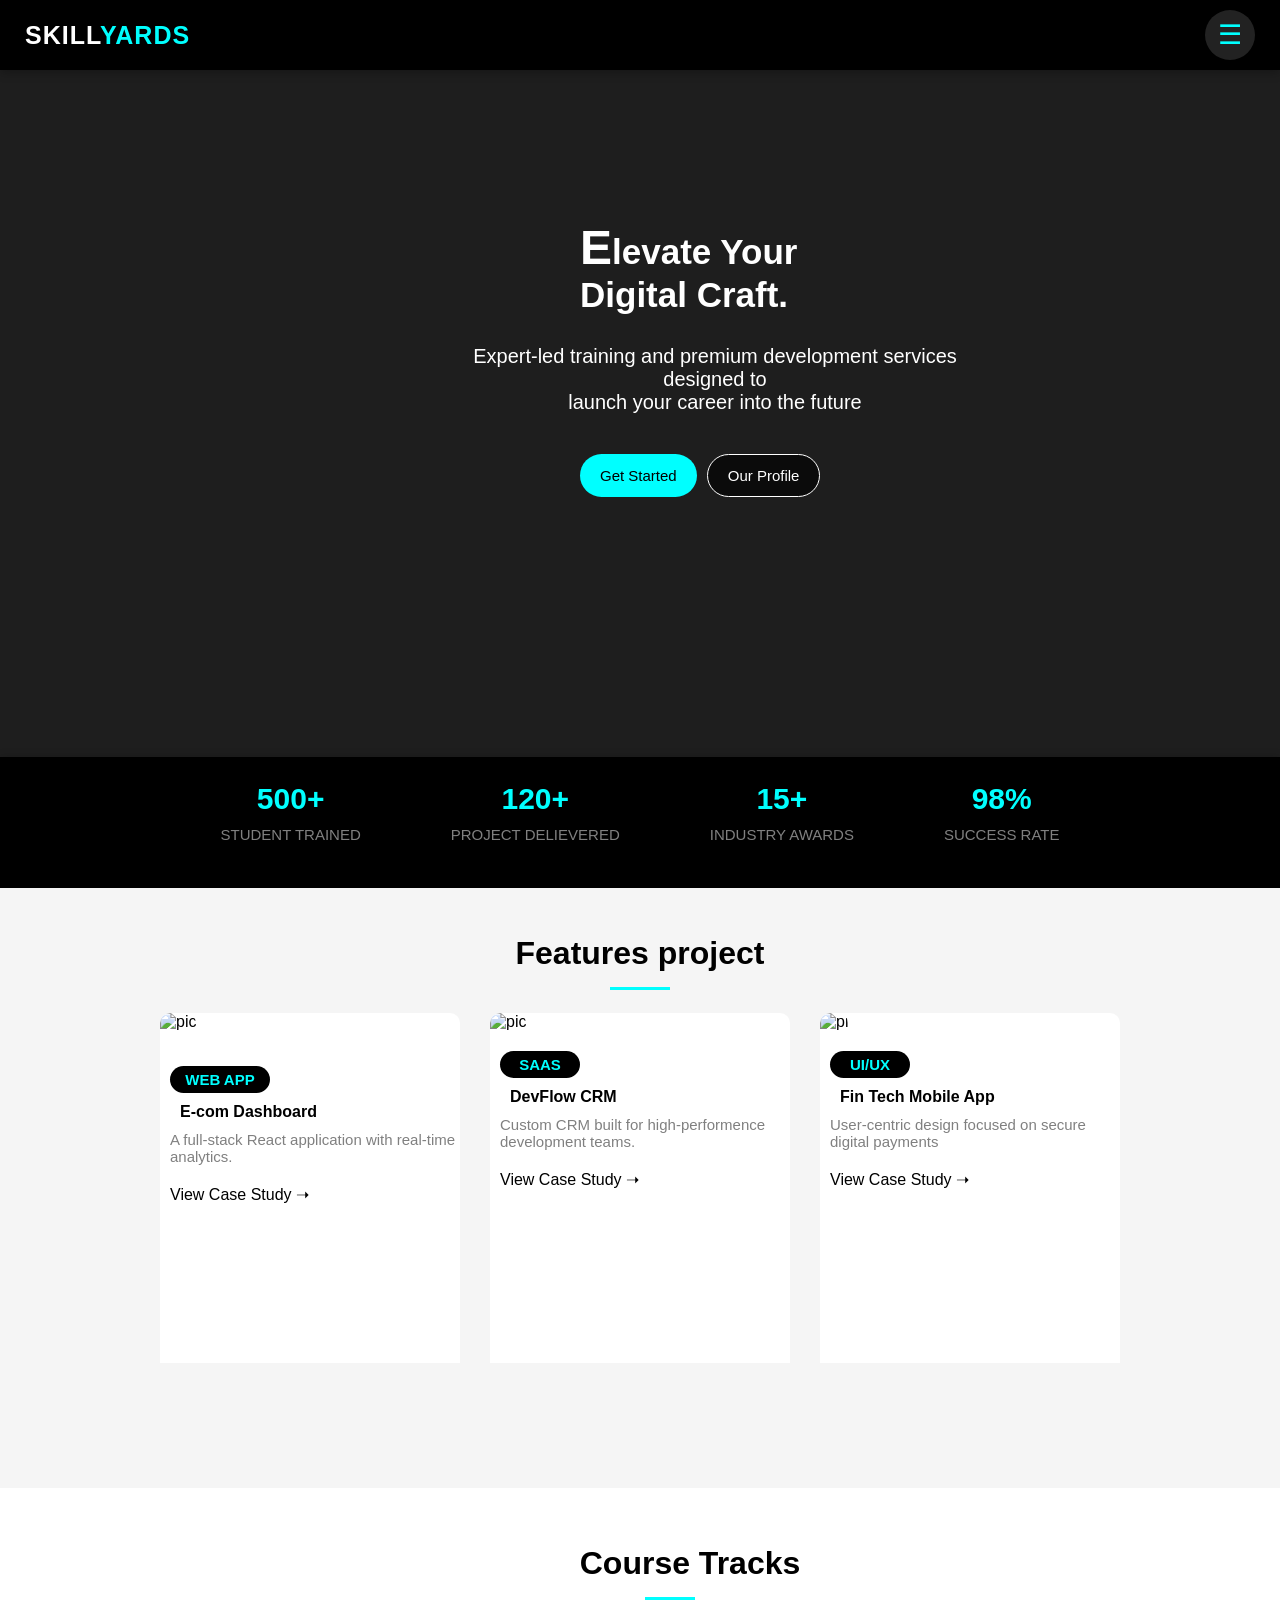
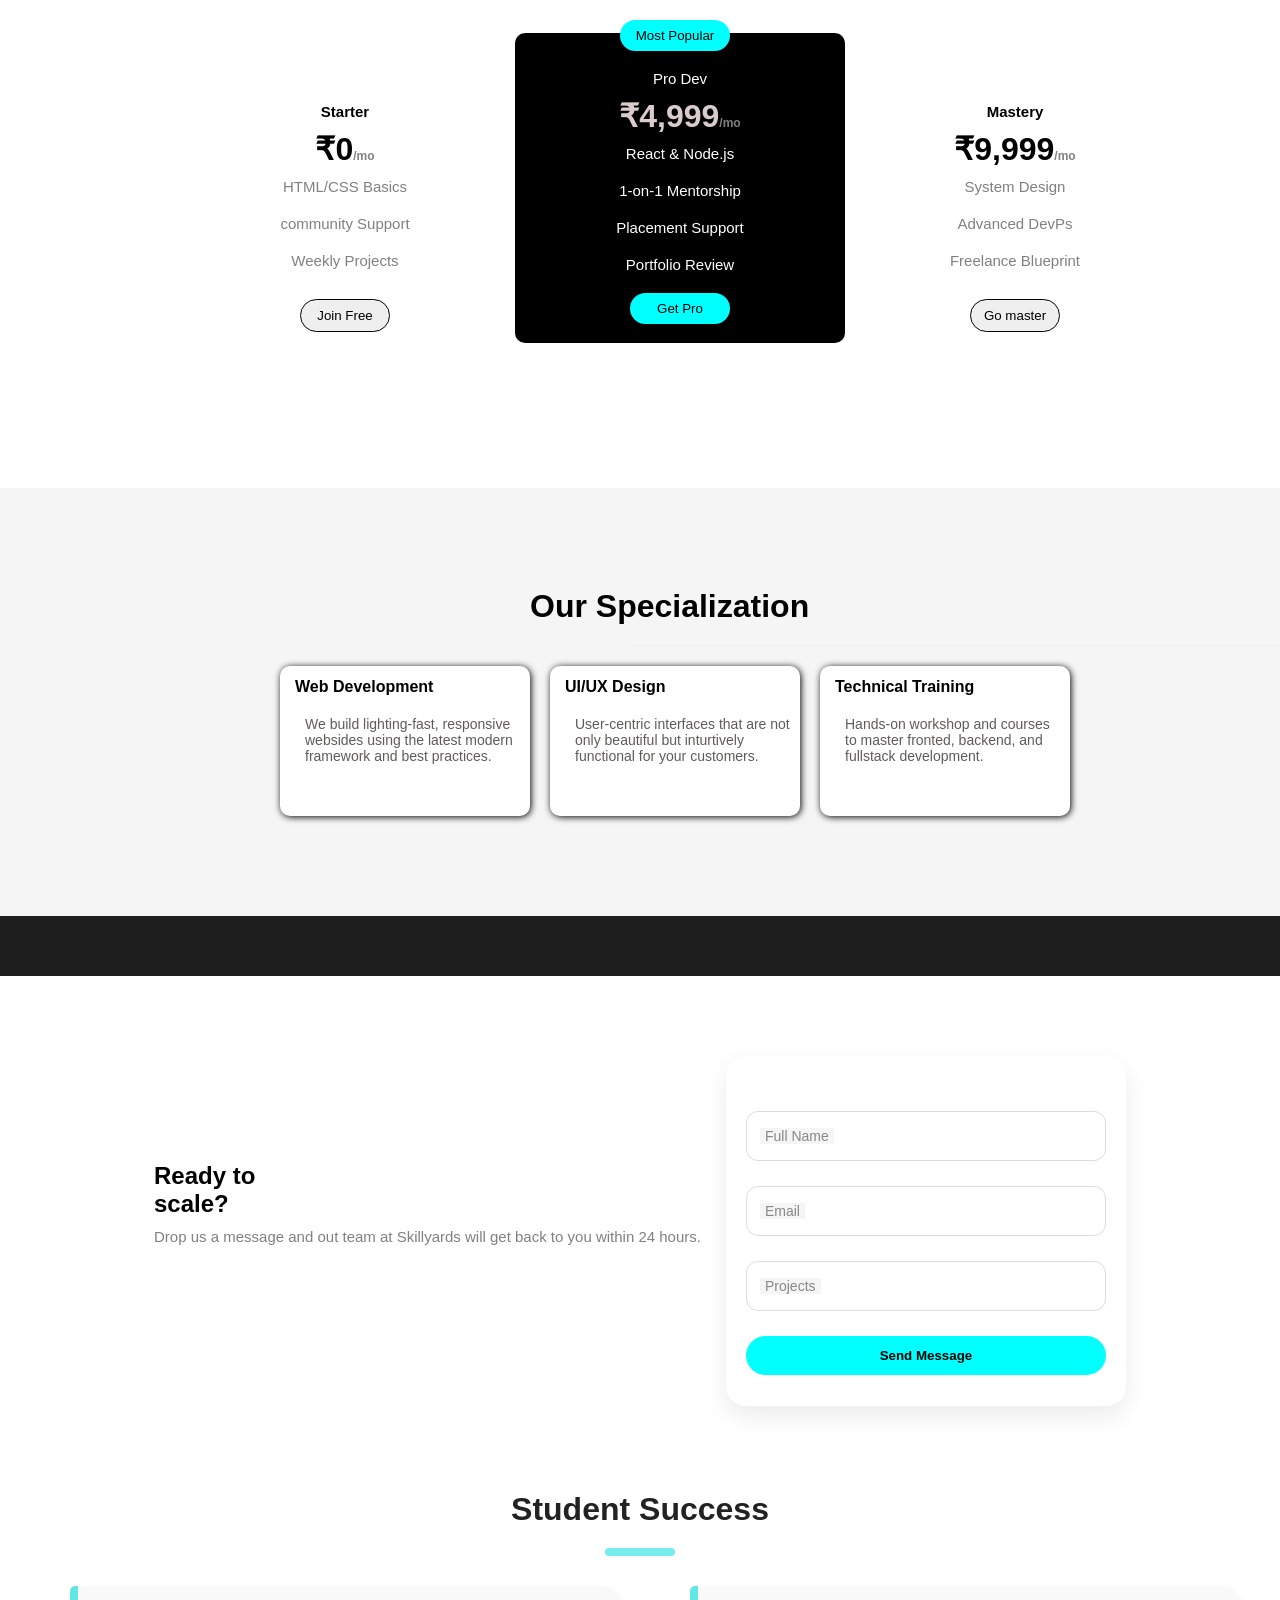
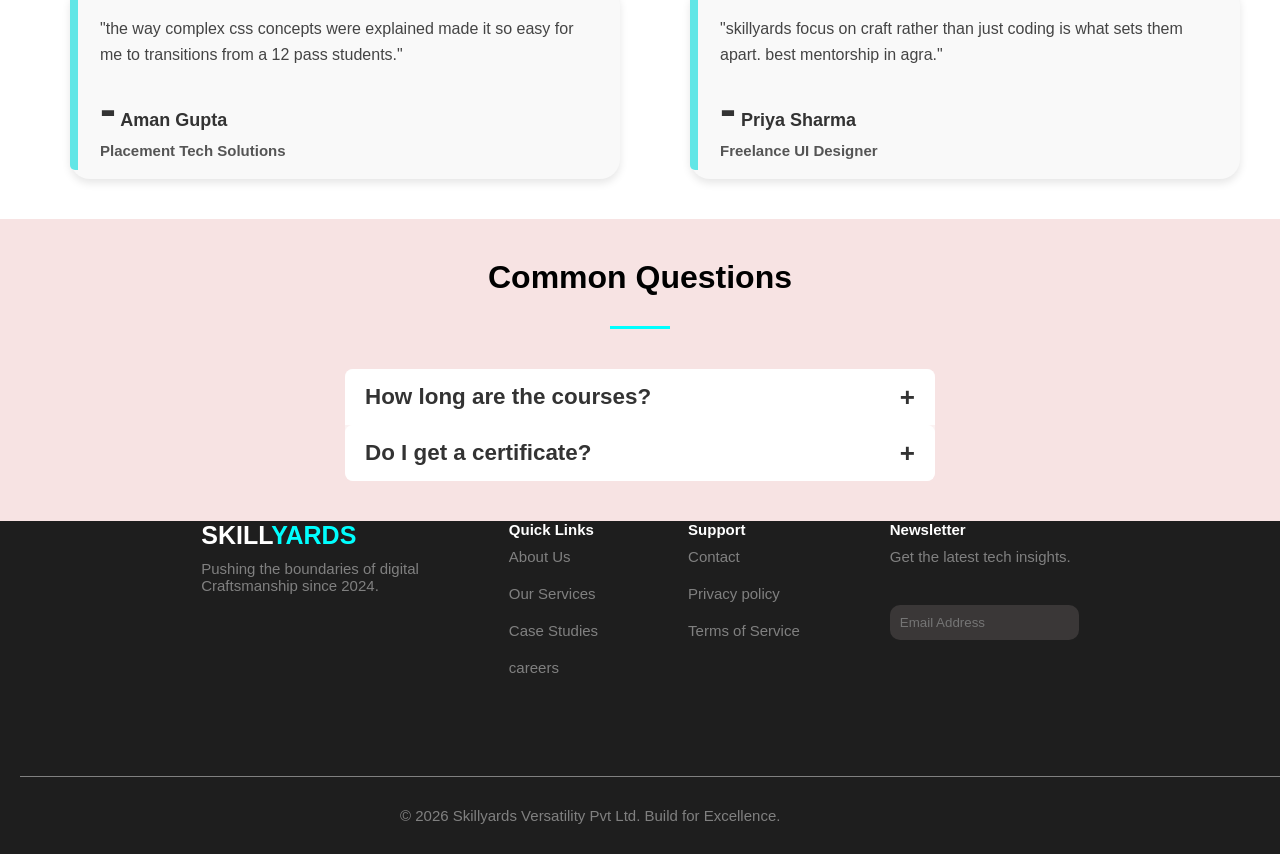
==== digitalcraft/index.html @ 795e0b5e "add project" ====
<!DOCTYPE html>
<html lang="en">
<head>
    <meta charset="UTF-8">
    <meta name="viewport" content="width=device-width, initial-scale=1.0">
    <title>Document</title>
    <link rel="stylesheet" href="style.css">
</head>
<body>
    <input type="checkbox" id="menu-toggle">
    <div class="navbar">
        <div class="logo">SKILL<span class="half">YARDS</span></div>
        <label for="menu-toggle" class="menu-btn">
            <span class="hamburger">&#9776</span>
            <span class="close">+</span>
        </label>
    </div>

    <nav class="menu">
        <a href="#">HOME</a>
        <a href="#">PROJECTS</a>
        <a href="#">SERVICES</a>
        <a href="#">BLOG</a>
        <a href="#">CONTACTS</a>
         <a href="#course">Course</a>
    </nav>

    <div class="overlay">
        
    </div>

    <main class="content">
    <h2  class="him">Elevate Your<br>Digital Craft.</h2>
    <p>Expert-led training and premium development services designed to<br> launch your career into the future</p>
    <div class="btns">
    <button class="btn1">Get Started</button>
     <button class="btn2">Our Profile</button>
     </div>
  </main>
  
    <div class="na">
        <div>
        <h3>500+</h3>
        <p>STUDENT TRAINED</p>
        </div>
        <div>
        <h3>120+</h3>
        <p>PROJECT DELIEVERED</p>
        </div>
        <div>
        <h3>15+</h3>
        <p>INDUSTRY AWARDS</p>
        </div>
        <div>
        <h3>98%</h3>
        <p>SUCCESS RATE</p>
        </div>
    </div>
    </div>

    <!-- <div class="container"> -->
        
        <div class="header">
        <h1 class="ho">Features project</h1>
         <div class="line2"></div>
        
       <div class="cardi">
            <img src="https://static.vecteezy.com/system/resources/previews/000/523/185/original/mobile-application-development-concept-mobile-programming-coding-multi-platform-ui-ux-design-and-web-development-vector.jpg" alt="pic" class="picture">
            <div class="contenti">
            <h5 class="rags">WEB APP</h5>
            <h4 class="hn">E-com Dashboard</h4>
            <p>A full-stack React application with real-time analytics.</p>
            <a href="#" class="Ai">View Case Study ➝ </a>
            </div>
        </div>
        <div class="cardi">
            <img src="https://th.bing.com/th/id/OIP.ZtYk3CZFZVfKNBunNWU6hwHaEK?o=7rm=3&rs=1&pid=ImgDetMain&o=7&rm=3" alt="pic" class="picture">
            <div class="contenti">
            <h5 class="rag">SAAS</h5>
            <h4 class="hn">DevFlow CRM</h4>
            <p>Custom CRM built for high-performence development teams.</p>
            <a href="#" class="Ai">View Case Study ➝ </a>
            </div>
        </div>
        <div class="cardi">
            <img src="https://fuselabcreative.com/wp-content/uploads/2023/02/latest-ui-ux-design-trends-2023-cover.jpg" alt="pi" class="picture">
            <div class="contenti">
            <h5 class="rag">UI/UX</h5>
            <h4 class="hn">Fin Tech Mobile App</h4>
            <p>User-centric design focused on secure digital payments</p>
            <a href="#" class="Ai">View Case Study ➝ </a>
            </div>
        <!-- </div> -->
         </div>
   </div>
 
    <div class="cards" id="course">
        <div></div>
        <h1 class="he">Course Tracks</h1>
            <div class="line1"></div>
            <button  class="btnm">Most Popular</button>
        <div class="card">
            <p class="bot">Starter</p>
            <h1 class="hi">₹0<span class="slesh">/mo</span></h1>
            <p>HTML/CSS Basics</P>
            <P>community Support</p>
            <p>Weekly Projects</p>
            <button class="btn">Join Free</button>
        </div>
        <div class="card-m">
            <p class="pe">Pro Dev</p>
            <h1>₹4,999<span class="slesh">/mo</span></h1>
            <p class="pem">React & Node.js</p>
            <p class="pem">1-on-1 Mentorship</p>
            <p class="pem">Placement Support</p>
            <p class="pem">Portfolio Review</p>
            <button class="btn-m">Get Pro</button>
        </div>
        <div class="card">
            <p class="bot">Mastery</p>
            <h1>₹9,999<span class="slesh">/mo</span></h1>
            <p>System Design</p>
            <p>Advanced DevPs</p>
            <p>Freelance Blueprint</p>
            <button class="btn">Go master</button>
        </div>
    </div>

    <div class="container">
        <h1 class="hye">Our Specialization</h1>
        <div class="line"></div>
        <div class="boxes">
        <div class="box">
            <h4>Web Development</h4>
            <p class="pi">We build lighting-fast, responsive websides using the latest modern framework and best practices.</p>
        </div>
        <div class="box">
            <h4>UI/UX Design</h4>
            <p class="pi">User-centric interfaces that are not only beautiful but inturtively functional for your customers.</p>
        </div>
        <div class="box">
           <h4>Technical Training</h4>
           <p class="pi">Hands-on workshop and courses to master fronted, backend, and fullstack development.</p> 
        </div>
        </div>
    </div>
    <!-- ------ -->
    <section id="scale" class="scale">
        <div class="scaled">
         <div class="theory-scale">
            <h1>Ready to </h1>
            <h1 class="scale">scale?</h1>
            <p class="p">Drop us a message and out team at Skillyards will get back to you within 24 hours. </p>
         </div>

         <form class="form-scale">
            <div class="field">
                    <input class="inp" type="name" required />
                    <label>Full Name</label>
                    <div class="li"></div>
            </div>
            <div class="field">
                    <input class="inp" type="email" required />
                    <label>Email</label>
                    <div class="li"></div>
            </div>
             <div class="field">
                    <input class="inp" type="Projects" required />
                    <label>Projects</label>
                    <div class="li"></div>
            </div>
            <button>Send Message</button>
         </div>
        </form>
    </section>
    <!-- ------ -->
    <div class="custom-student-success">
    <h1 class="css-title">Student Success</h1>
    <hr class="css-line">

    <div class="css-cards-container">
        <div class="css-card css-card-1">
            <p class="css-card-text">
                "the way complex css concepts were explained made it so easy for me to
                transitions from a 12 pass students."
            </p>
            <h2 class="css-card-name">- Aman Gupta</h2>
            <p class="css-card-job">Placement Tech Solutions</p>
        </div>

        <div class="css-card css-card-2">
            <p class="css-card-text">
                "skillyards focus on craft rather than just coding is what sets them apart.
                best mentorship in agra."
            </p>
            <h2 class="css-card-name">- Priya Sharma</h2>
            <p class="css-card-job">Freelance UI Designer</p>
        </div>
    </div>
</div>

    <!-- <section id ="FAQ"> -->
        <div class="containerr">
            <h1 class="hnn">Common Questions</h1>
            <div class="divider"></div>
            <div class="faq-item">
            <input type="checkbox" id="faq4">
            <label for="faq4" class="faq-question">How long are the courses?</label>
            <div class="faq-answers">
                <div class="faq-answer-content">
                    Lorem ipsum dolor sit amet consectetur adipisicing elit. Obcaecati quo, quisquam dolore vero odio ducimus dolor reprehenderit aperiam error.
                </div>
            </div>

            <div class="faq-item">
            <input type="checkbox" id="faq4">
            <label for="faq4" class="faq-question">Do I get a certificate?</label>
            <div class="faq-answers">
                <div class="faq-answer-content">
                    Lorem ipsum dolor sit amet consectetur adipisicing elit. Obcaecati quo, quisquam dolore vero odio ducimus dolor reprehenderit aperiam error.
                </div>
            </div>
        </div>
            </div>
        </div>
    <!-- </section> -->
    <footer>
        <div class="dis">
            <div class="d1">
                <h6>SKILL<span>YARDS</span></h6>
                <p>Pushing the boundaries of digital<br> Craftsmanship since 2024.</p>
            </div>
            <div class="d2">
                <h5>Quick Links</h5>
                <p>About Us</p>
                <p>Our Services</p>
                <p>Case Studies</p>
                <p>careers</p>
            </div>
            <div class="d3">
                <h5>Support</h5>
                <p>Contact</p>
                <p>Privacy policy</p>
                <p>Terms of Service</p>
            </div>
            <div class="d4">
                <h5>Newsletter</h5>
                <p>Get the latest tech insights.</p>

                <input class="email" type="email" placeholder="Email Address">
            </div>
        </div>
        <div class="line3"> </div>
        <p class="foot"> &copy; 2026 Skillyards Versatility Pvt Ltd. Build for Excellence.</p>
    </footer>
</body>
</html>
---- digitalcraft/style.css ----
*
{
    margin: 0;
    padding: 0;
    box-sizing: border-box;
}

body{
    background: rgba(10, 10, 10, 0.918);
    font-family: Verdana, Geneva, Tahoma, sans-serif;
}

#menu-toggle{
    display: none;
}

.navbar{
    top: 0;
    left: 0;
    width: 100%;
    height: 70px;
    background-color: black;
    color: wheat;
    display: flex;
    align-items: center;
    justify-content: space-between;
    padding: 0 25px;
    box-shadow: 0 2px 10px rgba(0,0,0,0.3);
    z-index: 1002;
    position: fixed;
}

.logo{
    color: white;
    font-size: 25px;
    font-weight: 800;
    text-transform: uppercase;
    letter-spacing: 1px;
}

.menu-btn{
    
    transition: 0.3s;
    color: white;width: 50px;
    height: 50px;
    width: 50px;
    background: #222;
    align-items: center;
    font-size: 27px;
    justify-content: center;
    cursor: pointer;
    border-radius: 50%;
    position: relative;
    display: flex;
}

.menu-btn span{
    position: absolute;
    transition: .3s;
}

.menu-btn .close{
    transform:  rotate(90deg);
    opacity: 0;
}

.menu{
    top: 18;
    left: 0;
    width: 300px;
    height: 650px;
    background-color: black;
    padding: 30px 30px;
    transform: translateX(-100%);
    transition: 0.4s cubic-bezier(0.075, 0.82, 0.165, 1);
    position: fixed;
    z-index: 1001;
}

.menu a{
    display: flex;
    color: white;
    font-size: 19px;
    margin-bottom: 30px;
    text-decoration: none;
    transition: all 0.3s;
}
.menu a:hover{
    color: aqua;
    transform: translateX(6px);
}

#menu-toggle:checked ~ .menu{
    transform: translateX(0);
}
#menu-toggle:checked ~ .overlay{
    opacity: 1;
    z-index: 999;
}
.overlay{
    position: fixed;
    z-index: -1;
    opacity: 0;
    inset: 0;
    background: rgba(0,0,0,0.5);
}
::selection{
  color: white;
  background-color: rgb(148, 176, 227);
}
h2::first-letter{
  font-size: 3rem;
}
#menu-toggle:checked ~ .navbar .menu-btn .hamburger{
    opacity: 0;
    transform: rotate(-90deg);
}
#menu-toggle:checked ~ .navbar .menu-btn .close{
    opacity: 1;
    transform: rotate(-90deg);
}
#menu-toggle:checked ~ .navbar .menu-btn{
    background: red;
}
.content {
    padding: 120px 40px;
    margin-left: 400px;
    z-index: 2;
}
.content p{
    color: white;
    margin-top: 10px;
    font-size: 20px;
    font-family: 'Franklin Gothic Medium', 'Arial Narrow', Arial, sans-serif;
    text-align: center;   
    margin-right: 250px;
}
.him {
    margin-top: 100px;
}
main{
    margin-bottom: 130px;
   align-content: center;
}
.half{
    color: aqua;
}
h2 {
   margin-left: 140px;
   margin-bottom: 30px;
   font-size: 35px;
   color: white;
}
.btns{
    margin-left: 120px;
    margin-top: 30px;
   padding: 10px 20px;
   display: flex;
   gap: 10px;
}
.btn1 {
    background: aqua;
    padding: 12px 20px;
    border-radius: 25px;
    font-size: 15px;
    border: none;
    font-weight: 900px;
    cursor: pointer;
    transition: all 0.1s;
}
.btn1:hover{
    background-color: white;
}
.btn2 {
    border-radius: 25px;
    padding: 12px 20px;
    background: rgba(10, 10, 10, 0.918);
    border: 1px solid white;
    color: white;
    font-size: 15px;
    cursor: pointer;
    transition: all 0.1;
}
.btn2:hover{
    background-color: white;
    color: black;
}
.container {
    background-color:whitesmoke ;
    text-align: start;
    padding: 100px 80px;
    margin-bottom: 60px;
}
.line{
    width: 60px;
    height: 3px;
    background-color: aqua;
    margin-left: 550px;
    margin-top: 20px;
    margin-bottom: 20px;  
}
.box{
    height: 150px;
    width: 250px;
    background-color: white;
    box-shadow: 1px 1px 7px;
    border-radius: 10px;
    padding-bottom: 20px;
    align-content: center;
    padding-left: 5px;
    padding-right: 5px;
    text-align: start;
    transition: 0.4s;
}
.box:hover{
    transform: translateY(-9px);
}
.boxes{
    display: flex;
    gap: 20px;
    margin-left: 200px;
}
.pi{
    font-size: 14px;
    margin-top: 20px;
    color: rgb(97, 90, 90);
    font-family: Arial, Helvetica, sans-serif;
    margin-left: 20px;
}
.foot{
    color: gray;
    margin-bottom: 30px;
    margin-left: 400px;
}
.hye{
    margin-left: 450px;
}
h4{
    margin-left: 10px;
}
h3{
    font-size: 30px;
    color: aqua;
}
.na {
    width: 100%;
    background-color: black;
    display: flex;
    justify-content: center;
    align-items: center;
    gap: 90px;
    box-shadow: 0 2px 10px rgba(0,0,0,0.3);
    z-index: 1002;
    padding-top: 25px ;
    padding-bottom: 25px ;
    text-align: center;
}
p{
    margin-top: 10px;
    color: gray;
    font-size: 15px;
}
.dis{
    display: flex;
    justify-content: center;
    gap: 90px;
    margin-bottom: 80px;
    z-index: 2;
}
h6{
    font-size: 25px;
    color: white;
}
span {
    color: aqua;
}
h5 {
    color: white;
    font-size: 15px;
}
.line3{
    height: 1px;
    width: 1300px;
    background-color: gray;
    margin-left: 20px;
    margin-bottom: 30px;
}
.email {
    color: rgba(88, 75, 75, 0.199);
    background-color: rgba(207, 189, 189, 0.158);
    padding: 10px;
    border-radius: 10px;
    border: none;
    margin-top: 20px;
}
.slesh {
    font-size: 12px;
    color: gray;
    font-weight: bold;
}
.cards {
    display: flex;
    background: white;
    height: 600px;
    justify-content: center;
    align-content: center;
    align-items: center;
    gap: 80px;
    position: relative;
}
.card-m{
    height: 310px;
    width: 330px;
    background: black;
    color: rgb(218, 204, 204);
    border-radius: 10px;
    padding: 7px;
    text-align: center;
}
.card {
    height: 230px;
    width: 180px;
    background-color: white;
    padding: 20px;
    text-align: center;
    transition: 0.4s;
}
.card:hover{
    transform: translateY(-9px);
}
.btn {
    width: 90px;
    border:1px solid black;
    padding: 8px;
    border-radius: 25px;
    margin-top: 10px;
}
.he {
     position: absolute;
     margin-bottom: 450px;
     margin-left: 100px;
}
.line1 {
    width: 50px;
    height: 3px;
    background-color: aqua;
    position: absolute;
    margin-bottom:380px ;
    margin-left: 60px;
}
.btnm{
    position: absolute;
    margin-bottom: 305px;
    margin-left: 70px;
    color: black;
    background: aqua;
    border-radius: 25px;
    padding: 8px;
    width: 110px;
    border: none;
}
.btn-m{
    width: 100px;
    padding: 8px;
    color: black;
    border-radius: 25px;
    background: aqua;
    border: none;
}
.pem {
    color: white;
    margin-top: 10px;
}
.pe{
    color: white;
    margin-top: 30px;
    margin-bottom: 10px;
}
.bot {
    color: black;
    font-weight: bold;
    margin-bottom: 10px;
}
.header {
    display: flex;
    gap: 30px;
    position: relative;
    height: 600px;
    justify-content: center;
    align-items: center;
    background-color: whitesmoke;
}
.ho {
   
    text-align: center;
    position: absolute;
    margin-bottom: 470px;
}
.contenti{
    padding-left: 10px;
    padding-top: 20px;
    
}
.line2{
    height: 3px;
    width: 60px;
    background-color: aqua;
    text-align: center;
    position: absolute;
    margin-bottom: 400px;
}
.cardi {
    height: 350px;
    width: 300px;
    background-color: white;
    border-top-left-radius: 10px;
    border-top-right-radius: 10px;
    transition: 0.4s;
    overflow: hidden;
    
}
.cardi:hover{
    transform: translateY(-8px);
    box-shadow: 0 15px 35px rgba(0, 0, 0, 0.1);

}
.picture {
    height: 150px;
    width: 300px;
    transition: 0.5s ease-in;
    border-top-left-radius: 10px;
    border-top-right-radius: 10px;
}
.cardi:hover .picture{
    transform: scale(1.1);
}
.rag {
    color: aqua;
    background: black;
    width: 80px;
    border-radius: 25px;
    padding: 5px;
    text-align: center;
}
.rags {
    color: aqua;
    background: black;
    width: 100px;
    border-radius: 25px;
    padding: 5px;
    text-align: center;
    margin-top: 15px;
}
.hn {
    margin-top: 10px;
}
p{
    margin-top: 10px;
    margin-bottom: 20px;
}
.Ai {
    text-decoration: none;
    color: black;
}

.containerr {
    background: rgb(247, 227, 227);
    display: grid;
    place-items: center;
    gap: 20px;
    padding: 40px 0;
    font-family: Verdana, Geneva, Tahoma, sans-serif;
}

.divider{
    width: 60px;
    height: 3px;
    background-color: aqua;;
    margin-top: 10px;
    margin-bottom: 20px;  
}

.faq-item {
    width: 590px;
    background: rgba(255, 255, 255, 0.6);
    border-radius: 8px;
    overflow: hidden;
}


.faq-item input[type="checkbox"] {
    display: none;
}


.faq-question {
    display: block;
    padding: 15px 20px;
    font-size: 1.4rem;
    font-weight: 600;
    color: #333;
    cursor: pointer;
   position: relative;
   transition: 0.3 ease; background:white;
}

.faq-question:hover {
    background-color: rgb(96, 113, 111);
}


.faq-question::after {
    content: "+";
    position: absolute;
    right: 20px;
    top: 50%;
    transform: translateY(-50%);
    font-size: 26px;
    font-weight: bold;
    transition: transform 0.3s ease;
}


.faq-answers {
    max-height: 0;
    overflow: hidden;
    background: rgb(211, 212, 193);
    transition: max-height 0.4s ease;
}


.faq-answer-content {
    padding: 15px 20px;
    line-height: 1.6;
    color: #333;
}

.faq-item input[type="checkbox"]:checked ~ .faq-answers {
    max-height: 300px;
}


.faq-item input[type="checkbox"]:checked + .faq-question::after {
    transform: translateY(-50%) rotate(45deg);
}


.custom-student-success {
    text-align: left;
    font-family: Arial, sans-serif;
    background-color: white;
    padding: 40px 20px;
}

.css-title {
    font-size: 32px;
    margin-bottom: 20px;
    color: #222;
    text-align: center; 
}


.css-line {
    width: 70px;             
    height: 8px;             
    background-color:rgb(118, 236, 236);
    margin: 0 auto 30px;      
    border-radius: 10px;     
    border: 4px;            
}


.css-cards-container {
    display: flex;
    justify-content: flex-start; 
    gap: 20px;
    flex-wrap: wrap; 
}

.css-card {
    position: relative; 
    display: flex;
    flex-direction: column;
    background-color: #f9f9f9;
    padding: 20px 20px 20px 30px; 
    width: 550px;
    border-radius: 20px;
    margin-left: 50px;
    box-shadow: 0 4px 8px rgba(0,0,0,0.1);
    transition: transform 0.3s, box-shadow 0.3s; 
}

.css-card::before {
    content: "";
    position: absolute;
    left: 0;
    top: 0;
    width: 8px;
    height: 95%; 
    background-color: rgb(97, 230, 230);
    border-radius: 5px 0 0 5px;
}


.css-card:hover {
    transform: translateY(-5px);
    box-shadow: 0 8px 16px rgba(0,0,0,0.15);
}


.css-card-text {
    color: #444;
    line-height: 1.6;
    margin-bottom: 15px;
    font-size: 16px;
}


.css-card-name {
    font-size: 18px;
    font-weight: bold;
    color: #333;
    margin: 0 0 5px 0;
    text-align: left;
}


.css-card-job {
    font-weight: bold;
    color: #555;
    margin: 0;
    text-align: left;
}


@media (max-width: 600px) {
    .css-cards-container {
        flex-direction: column;
        gap: 20px;
        align-items: center;
    }

    .css-card {
        width: 100%;
        max-width: 100%;
        padding-left: 20px;
        border-radius: 20px;
    }
}


.scaled{
    display: flex;
    justify-content: center;
    align-items: center;
    gap: 25px;
    background-color:white;
}

.form-scale{
    background-color: white;
    width: 400px;
    border-radius: 20px;
    height: 350px;
    padding: 30px 20px;
    margin-top: 80px;
    margin-bottom: 45px;
    box-shadow: 0 10px 25px rgba(0,0,0,0.08);
}


.field{
    position: relative;
    margin-top: 25px;
}


.form-scale input{
    background-color: white;
    width: 100%;
    padding: 16px 14px;
    border-radius: 12px;
    border: 1px solid #ddd;
    font-size: 14px;
    outline: none;
    transition: 0.3s;
}


.form-scale input:focus{
    border: none rgb(241, 247, 247);
    box-shadow: 0 0 0 3px rgba(238, 250, 250, 0.15);
}


.field label{
    position: absolute;
    left: 14px;
    top: 50%;
    transform: translateY(-50%);
    font-size: 14px;
    color: #888;
    background: whitesmoke;
    padding: 0 5px;
    transition: 0.3s;
    pointer-events: none;
}

.field input:focus + label,
.field input:valid + label{
    top: 0;
    font-size: 12px;
    color: aqua;
}


.form-scale button{
    background-color: aqua;
    border: none;
    width: 100%;
    padding: 12px;
    margin-top: 25px;
    border-radius: 20px;
    cursor: pointer;
    font-weight: 600;
    transition: 0.3s;
}

.form-scale button:hover{
    background-color: rgb(0, 220, 220);
    transform: translateY(-2px);
}


.line{
    height: 1px;
    width: 100%;
    background-color: rgb(243, 240, 240);
    margin-top: 20px;
}
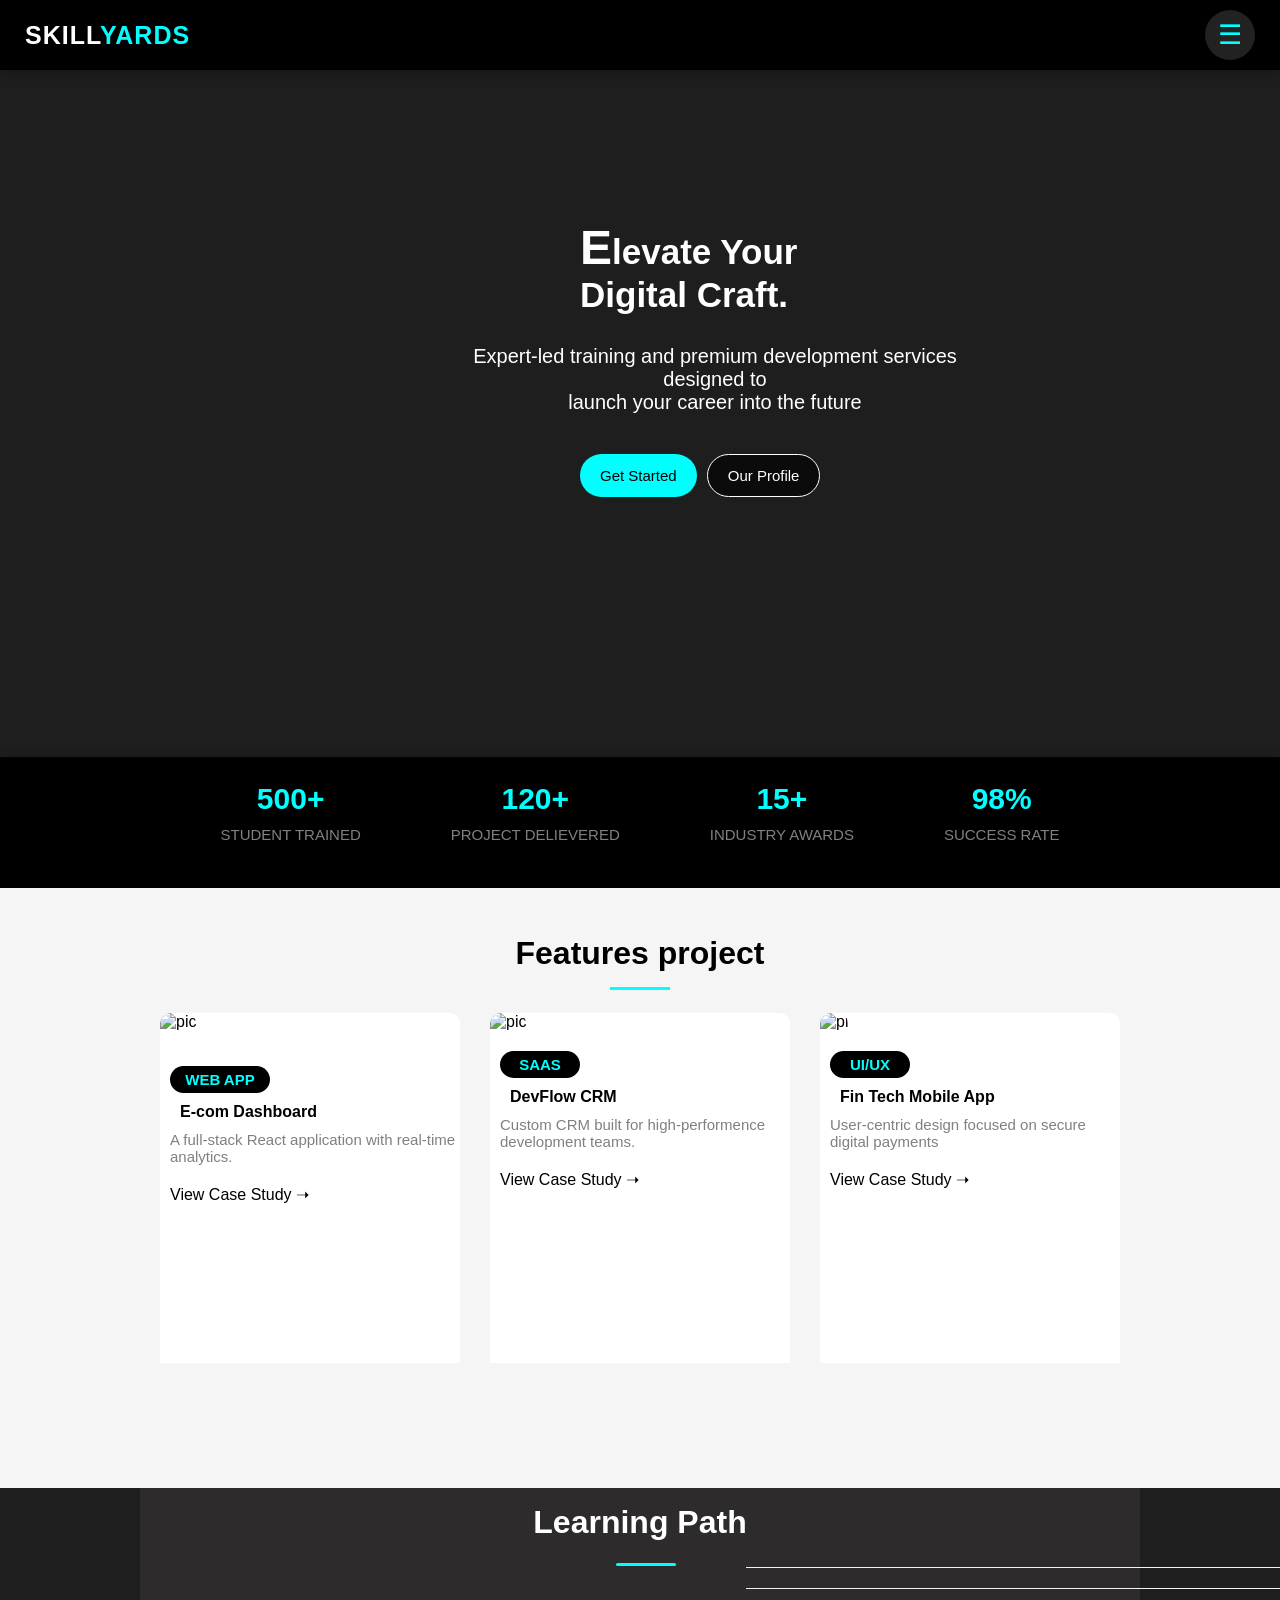
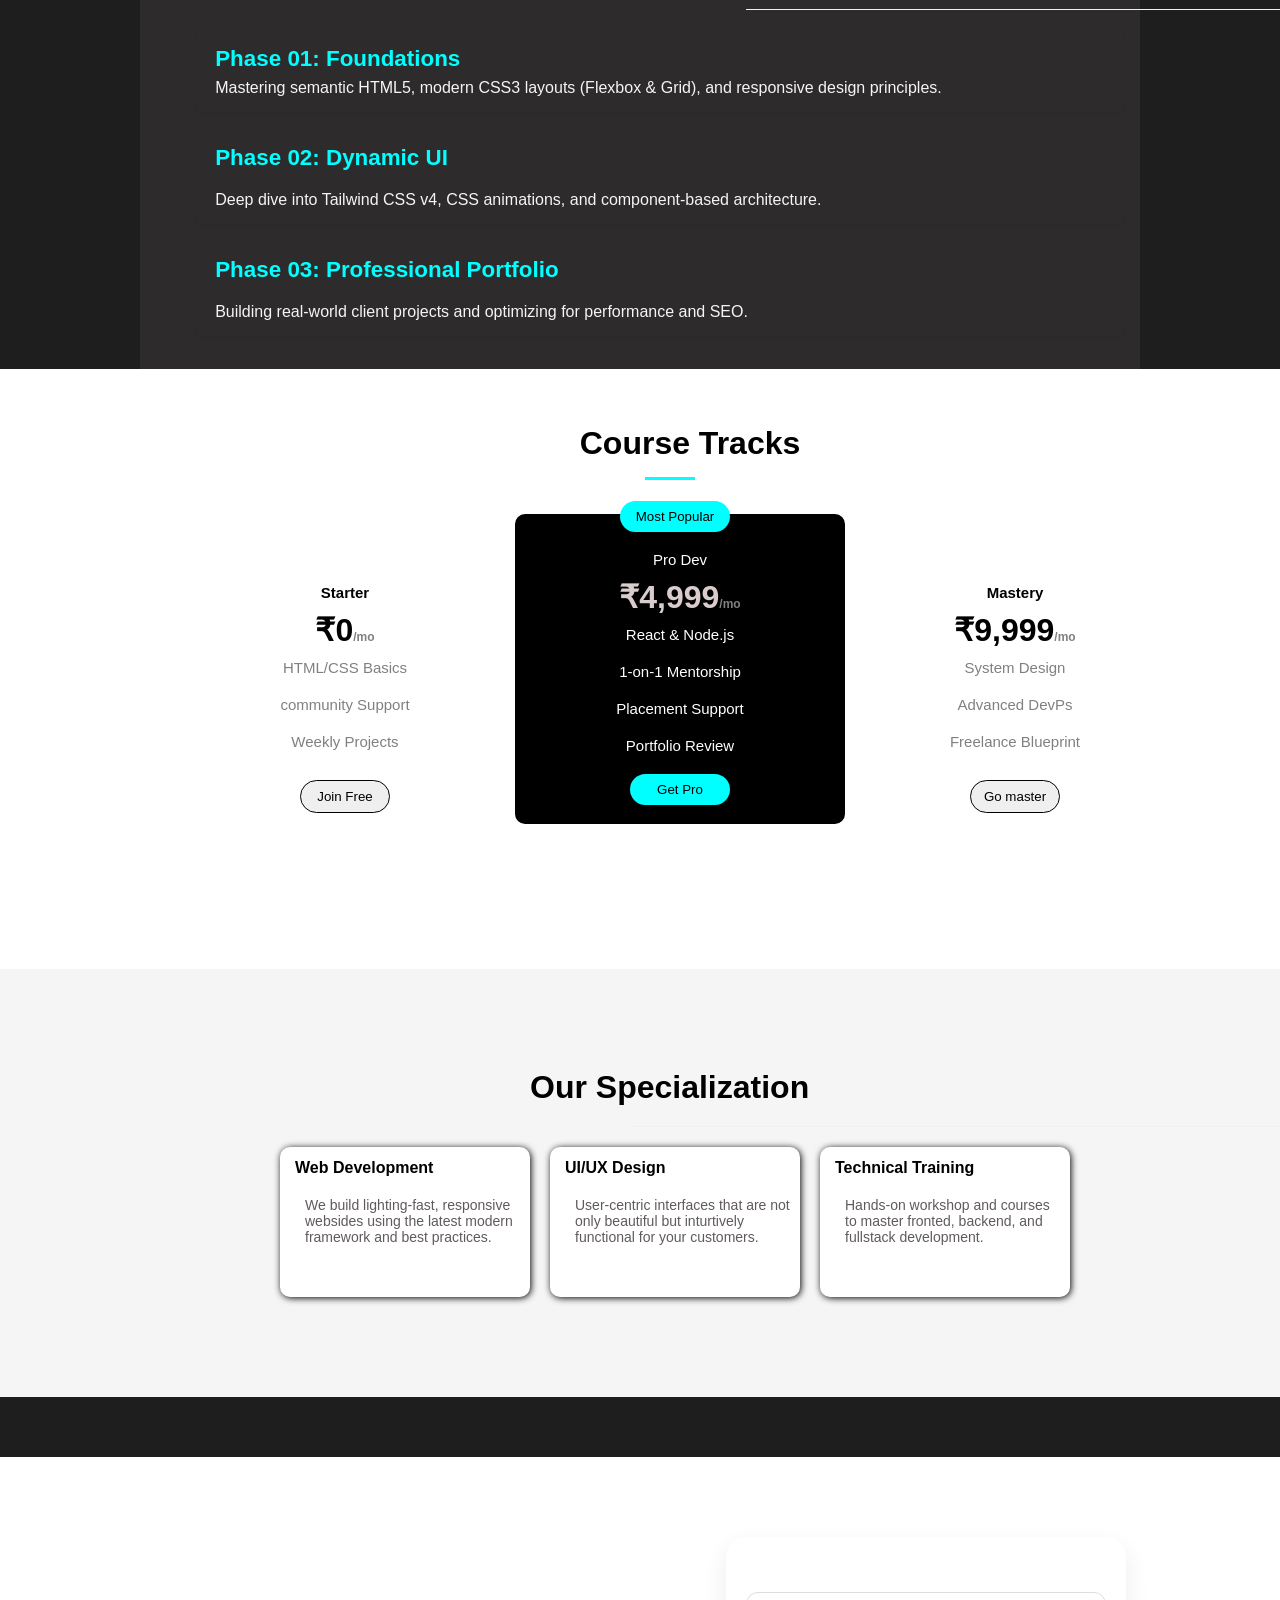
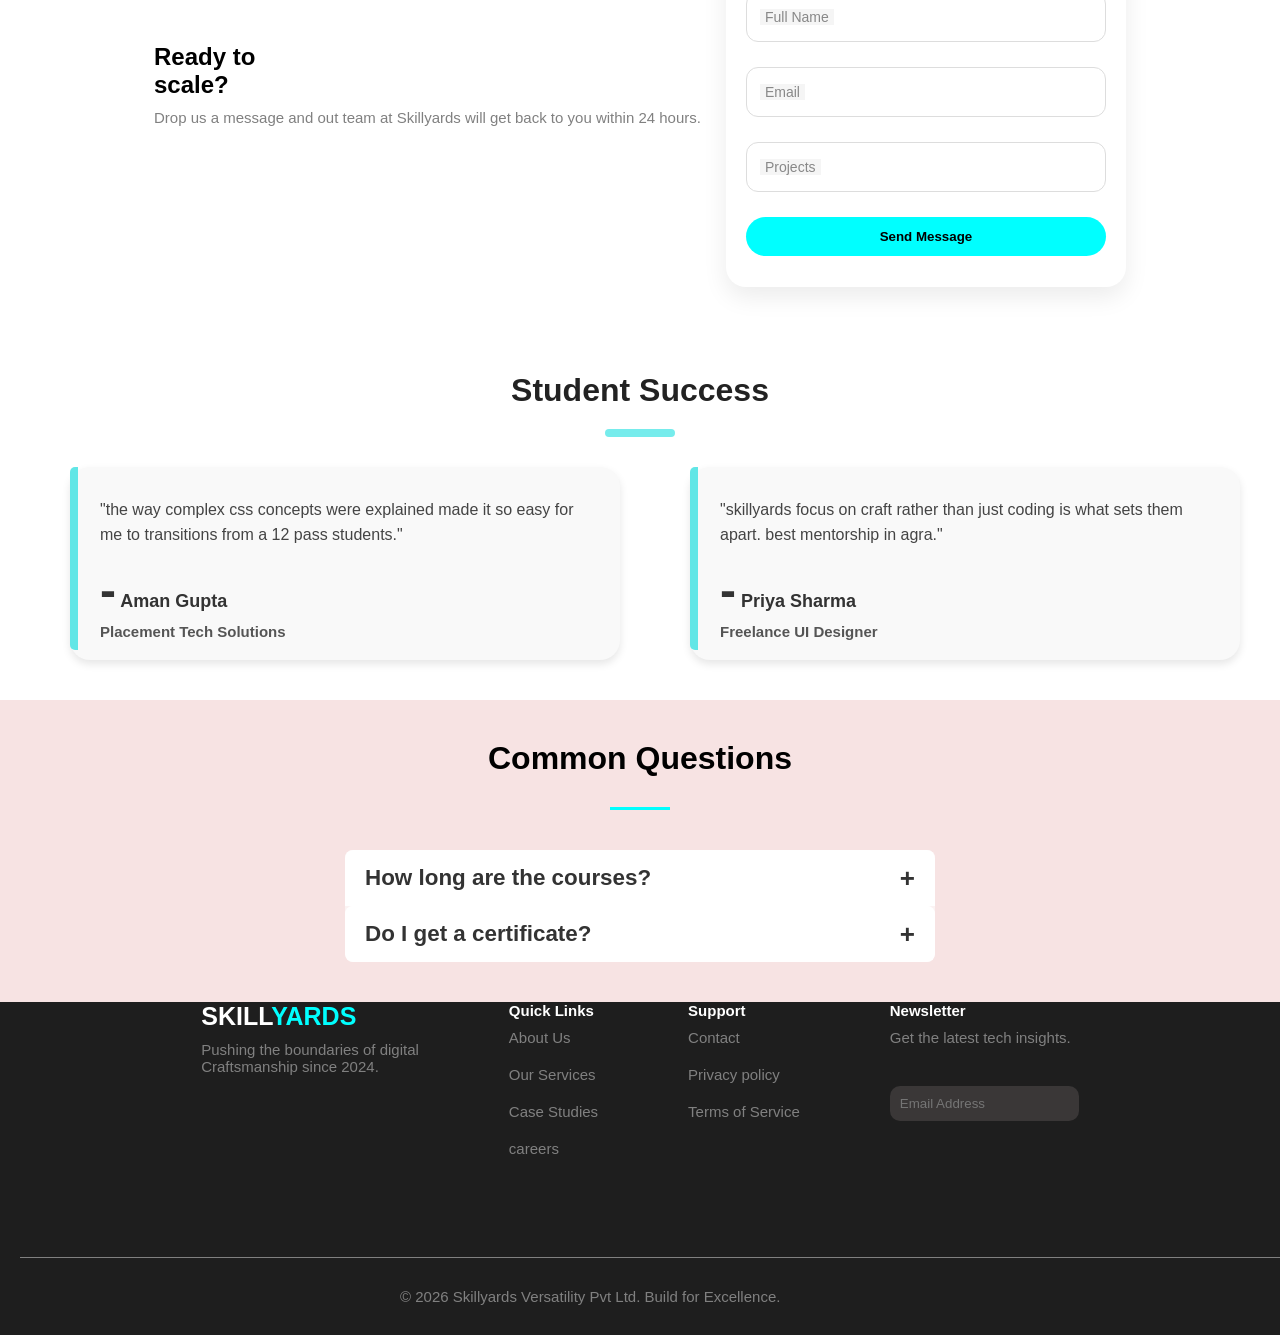
==== commit fe463100: "career project" ====
--- a/digitalcraft/index.html
+++ b/digitalcraft/index.html
@@ -90,9 +90,60 @@
             <p>User-centric design focused on secure digital payments</p>
             <a href="#" class="Ai">View Case Study ➝ </a>
             </div>
-        <!-- </div> -->
+             </div>
+             </div>
+        
+            
+            <!-- ------ -->
+
+
+
+       <div class="lp-wrapper">
+
+    <div class="lp-title">Learning Path</div>
+         <div class="line5"></div>
+         <div class="timeline">
+            <div>
+                <div class="circle"></div>
+                <div class="line"></div>
+                <div class="cirle"></div>
+                <div class="line"></div>
+                <div class="circle"></div>
+                <div class="line"></div>
+            </div>
+    <div class="lp-block">
+        <div class="lp-heading">Phase 01: Foundations</div>
+        <div class="lp-text">
+            Mastering semantic HTML5, modern CSS3 layouts (Flexbox & Grid), and responsive design principles.
+        </div>
+    </div>
+
+    <div class="lp-block">
+        <div class="lp-heading">Phase 02: Dynamic UI</div>
+        <p></p>
+        <div class="lp-text">
+            Deep dive into Tailwind CSS v4, CSS animations, and component-based architecture.
+        </div>
+    </div>
+
+    <div class="lp-block">
+        <div class="lp-heading">Phase 03: Professional Portfolio</div>
+        <p></p>
+        <div class="lp-text">
+            Building real-world client projects and optimizing for performance and SEO.
+        </div>
+        </div>
+    </div>
+
+</div>
+
+
+
+
+
+        <!-- ....... -->
          </div>
-   </div>
+  
  
     <div class="cards" id="course">
         <div></div>
--- a/digitalcraft/style.css
+++ b/digitalcraft/style.css
@@ -737,4 +737,67 @@
     width: 100%;
     background-color: rgb(243, 240, 240);
     margin-top: 20px;
-}+}
+
+
+.lp-wrapper {
+  max-width: 1000px;
+  max-height: 800px;
+  margin: 0 auto;
+  padding: 1rem;
+  background-color:rgb(45, 43, 43);
+}
+
+
+.lp-title {
+  text-align: center;
+  font-size: 2rem;
+  font-weight: bold;
+  margin-bottom: 1rem;
+  color: white;
+  padding-bottom: 0.4rem;
+}
+
+
+.lp-block {
+  border-radius: 8px;
+  padding: 1rem 1.2rem;
+  margin-bottom: 1rem;
+  box-shadow: 0 1px 4px rgba(0, 0, 0, 0.05); 
+  transition: box-shadow 0.3s ease;
+}
+.lp-heading {
+  font-size: 1.4rem;
+  font-weight: 600;
+  margin-bottom: 0.4rem;
+  color: aqua;
+}
+
+
+.lp-text {
+  margin: 0;
+  font-size: 1rem;
+  color: whitesmoke;
+}
+.line5{
+ height: 3px;
+    width: 60px;
+    background-color: aqua;
+    text-align: center;
+    position: absolute;
+    margin-bottom: 400px;
+    margin-left: 460px;
+    border-radius: 50px;
+}
+
+.timeline {
+    position: relative;
+    margin-left: 40px; 
+}
+
+
+
+
+
+
+
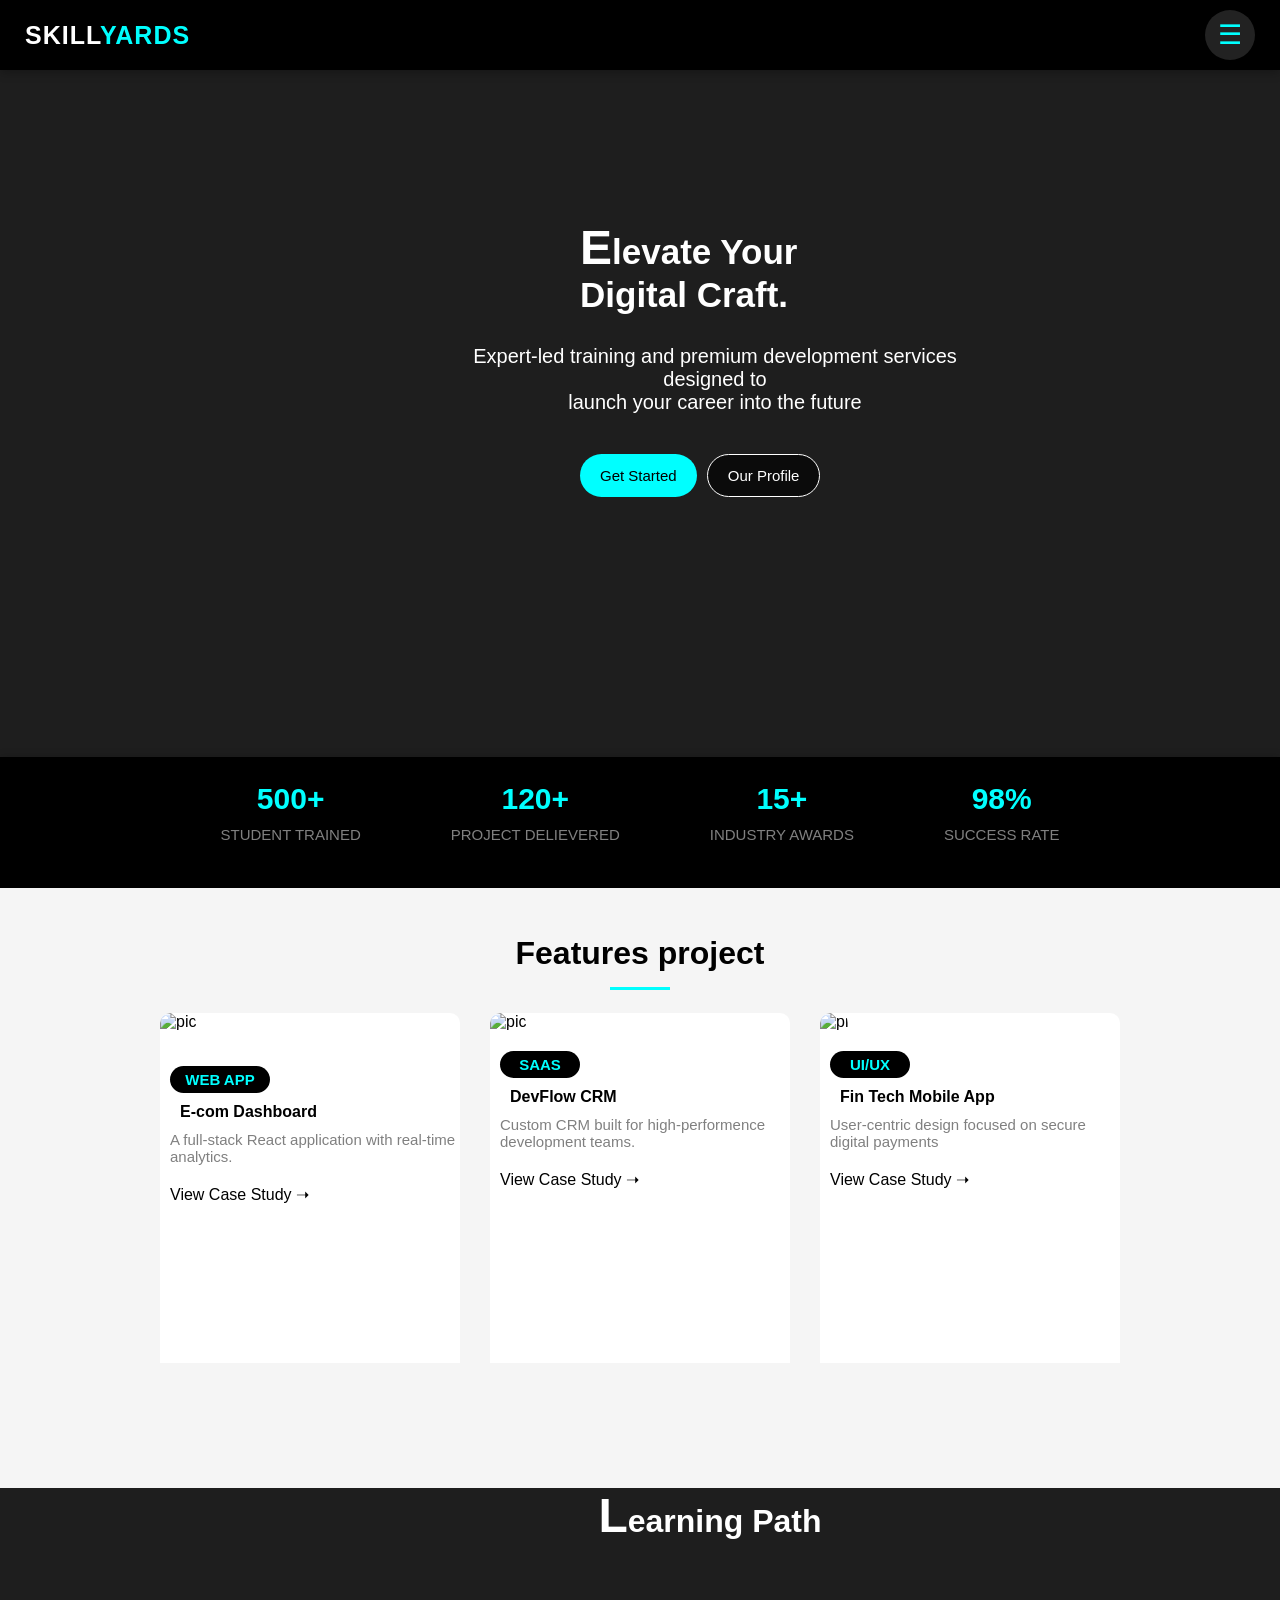
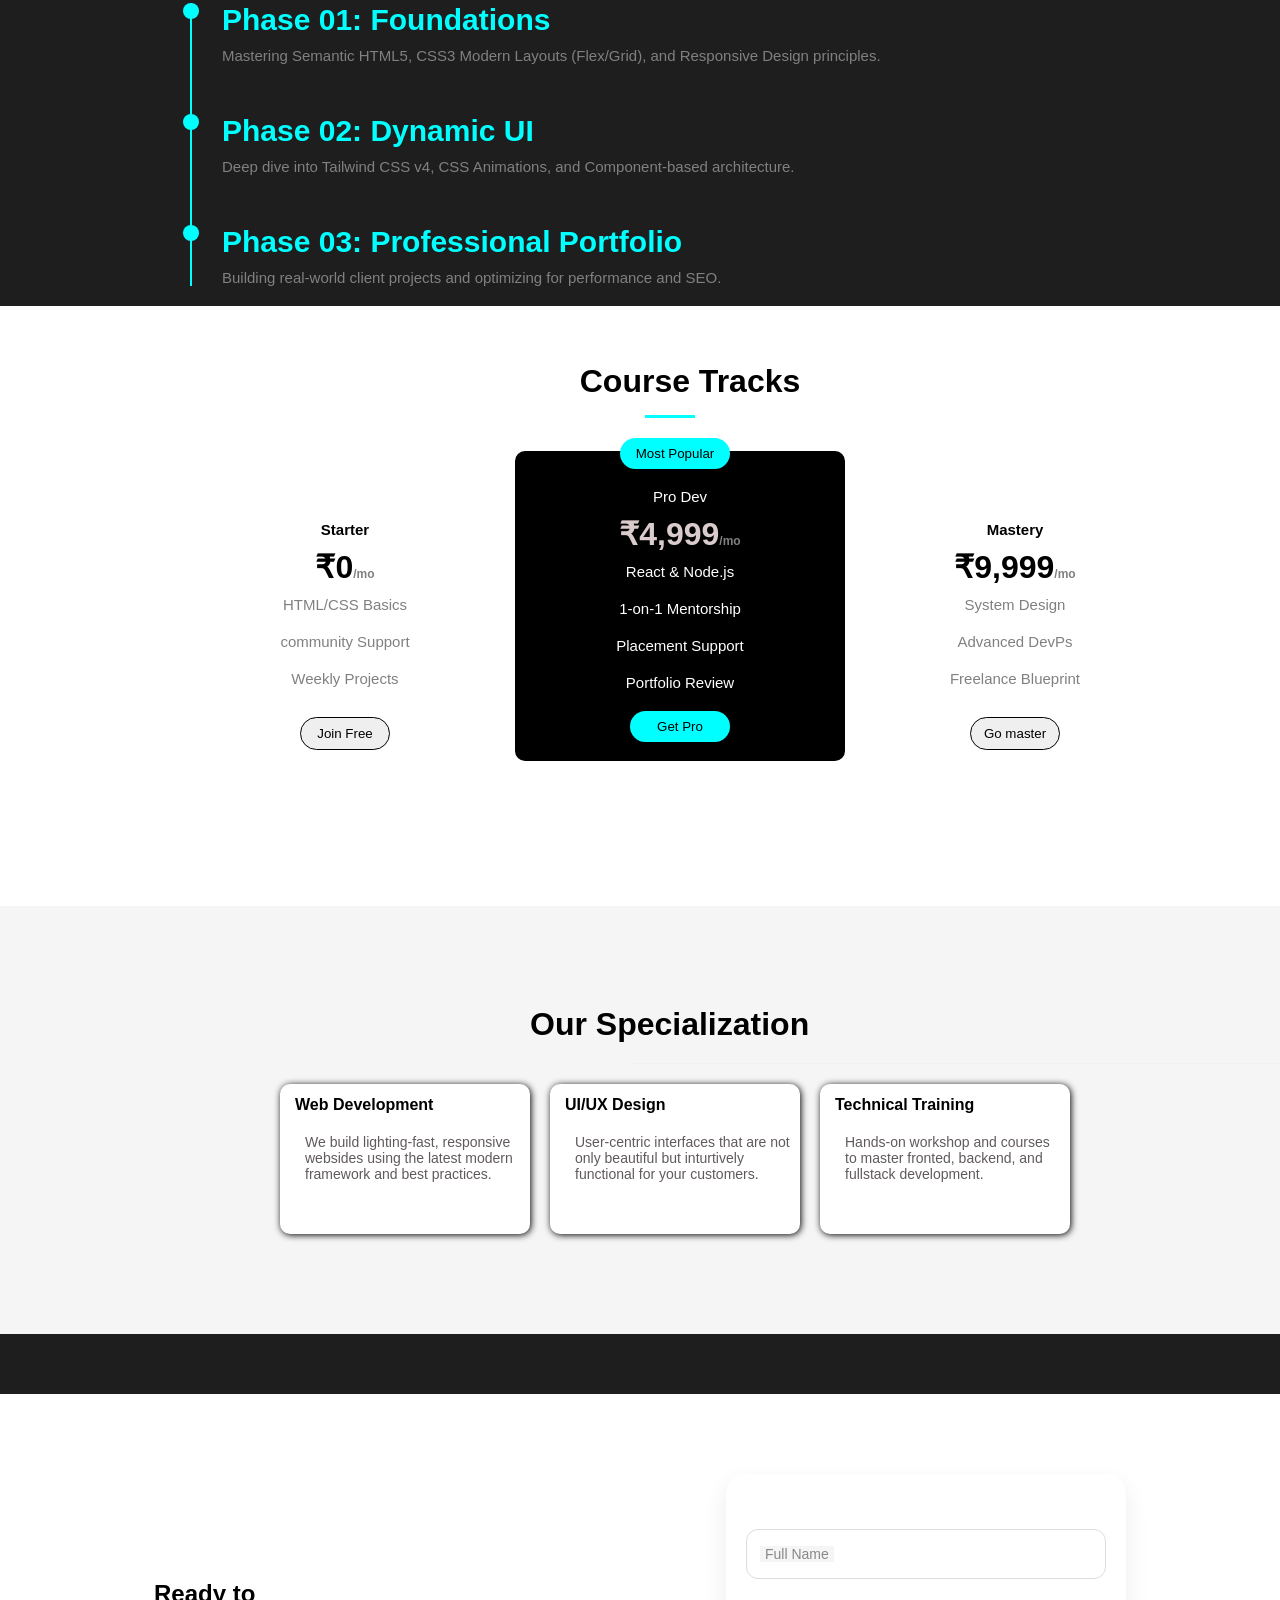
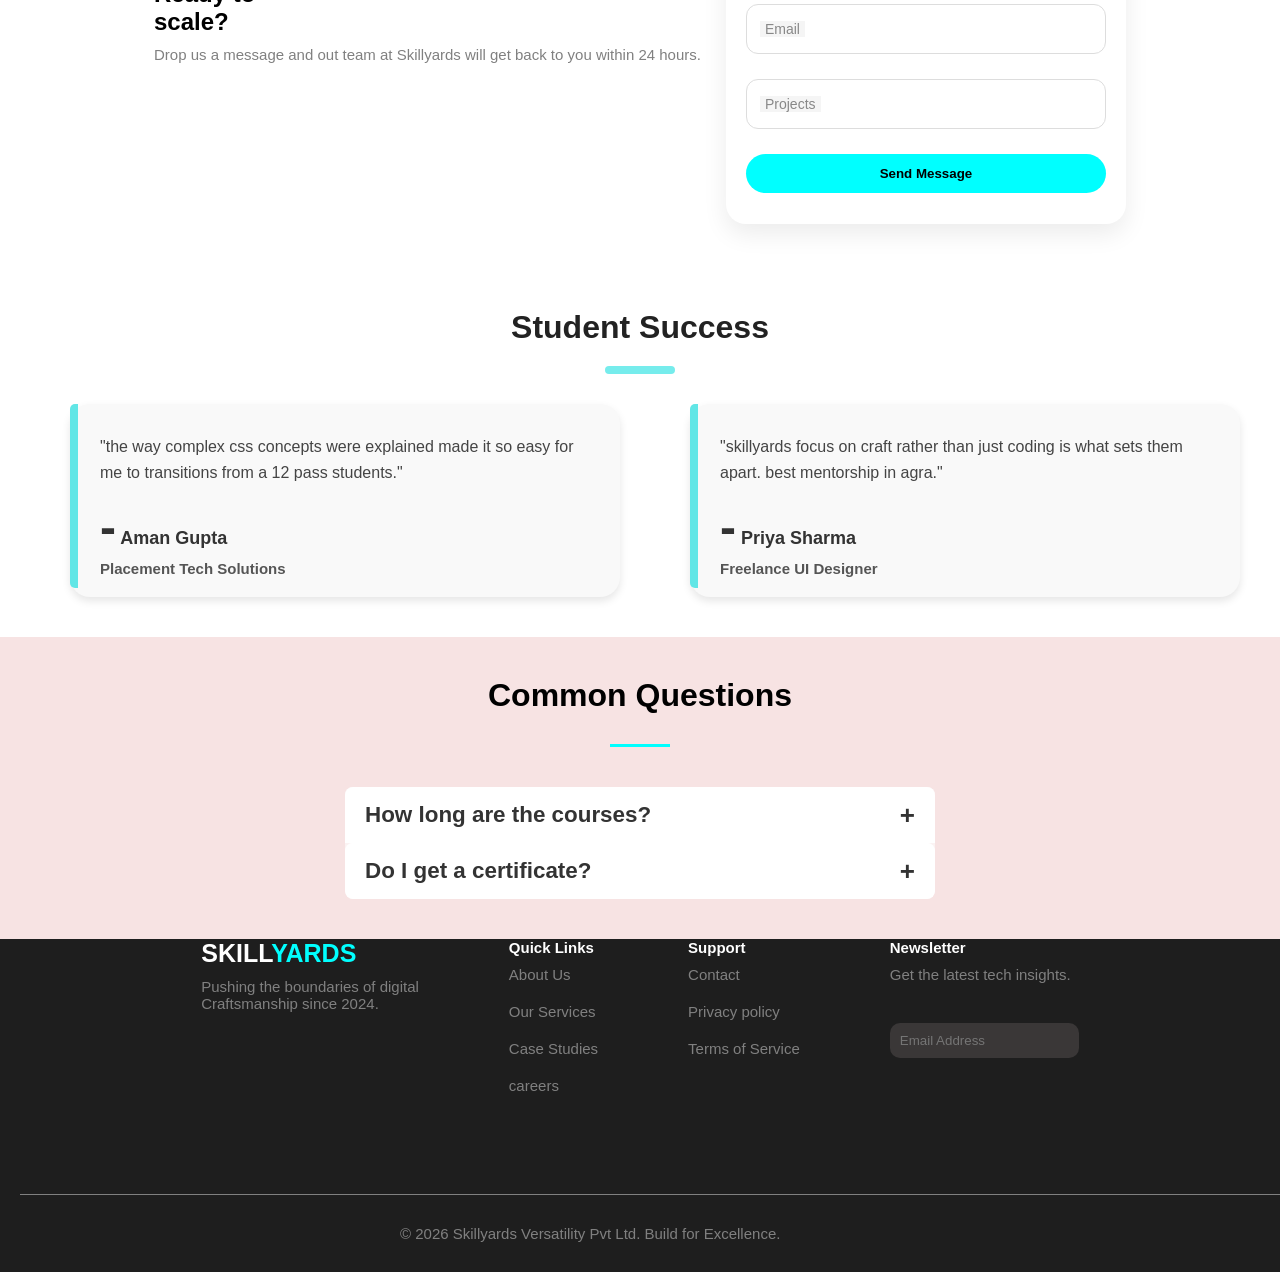
==== commit 60b135a2: "till now" ====
--- a/digitalcraft/index.html
+++ b/digitalcraft/index.html
@@ -98,44 +98,33 @@
 
 
 
-       <div class="lp-wrapper">
-
-    <div class="lp-title">Learning Path</div>
-         <div class="line5"></div>
-         <div class="timeline">
-            <div>
-                <div class="circle"></div>
-                <div class="line"></div>
-                <div class="cirle"></div>
-                <div class="line"></div>
-                <div class="circle"></div>
-                <div class="line"></div>
-            </div>
-    <div class="lp-block">
-        <div class="lp-heading">Phase 01: Foundations</div>
-        <div class="lp-text">
-            Mastering semantic HTML5, modern CSS3 layouts (Flexbox & Grid), and responsive design principles.
-        </div>
-    </div>
-
-    <div class="lp-block">
-        <div class="lp-heading">Phase 02: Dynamic UI</div>
-        <p></p>
-        <div class="lp-text">
-            Deep dive into Tailwind CSS v4, CSS animations, and component-based architecture.
-        </div>
-    </div>
-
-    <div class="lp-block">
-        <div class="lp-heading">Phase 03: Professional Portfolio</div>
-        <p></p>
-        <div class="lp-text">
-            Building real-world client projects and optimizing for performance and SEO.
-        </div>
-        </div>
-    </div>
-
-</div>
+      <div class="section-title">
+                <h2 style="color: white;">Learning Path</h2>
+                <div></div>
+            </div>
+            <div style="max-width: 900px; margin: 0 auto;">
+                <div style="border-left: 2px solid var(--primary); padding-left: 30px; position: relative;">
+                    <div style="margin-bottom: 50px;">
+                        <span
+                            style="position: absolute; left: -9px; background: var(--primary); width: 16px; height: 16px; border-radius: 50%;"></span>
+                        <h3 style="color: var(--primary);">Phase 01: Foundations</h3>
+                        <p>Mastering Semantic HTML5, CSS3 Modern Layouts (Flex/Grid), and Responsive Design principles.
+                        </p>
+                    </div>
+                    <div style="margin-bottom: 50px;">
+                        <span
+                            style="position: absolute; left: -9px; background: var(--primary); width: 16px; height: 16px; border-radius: 50%;"></span>
+                        <h3 style="color: var(--primary);">Phase 02: Dynamic UI</h3>
+                        <p>Deep dive into Tailwind CSS v4, CSS Animations, and Component-based architecture.</p>
+                    </div>
+                    <div>
+                        <span
+                            style="position: absolute; left: -9px; background: var(--primary); width: 16px; height: 16px; border-radius: 50%;"></span>
+                        <h3 style="color: var(--primary);">Phase 03: Professional Portfolio</h3>
+                        <p>Building real-world client projects and optimizing for performance and SEO.</p>
+                    </div>
+                </div>
+            </div>
 
 
 
--- a/digitalcraft/style.css
+++ b/digitalcraft/style.css
@@ -740,46 +740,73 @@
 }
 
 
-.lp-wrapper {
-  max-width: 1000px;
-  max-height: 800px;
-  margin: 0 auto;
-  padding: 1rem;
-  background-color:rgb(45, 43, 43);
-}
-
-
-.lp-title {
-  text-align: center;
-  font-size: 2rem;
-  font-weight: bold;
-  margin-bottom: 1rem;
-  color: white;
-  padding-bottom: 0.4rem;
-}
-
-
-.lp-block {
-  border-radius: 8px;
-  padding: 1rem 1.2rem;
-  margin-bottom: 1rem;
-  box-shadow: 0 1px 4px rgba(0, 0, 0, 0.05); 
-  transition: box-shadow 0.3s ease;
-}
-.lp-heading {
-  font-size: 1.4rem;
-  font-weight: 600;
-  margin-bottom: 0.4rem;
-  color: aqua;
-}
-
-
-.lp-text {
-  margin: 0;
-  font-size: 1rem;
-  color: whitesmoke;
-}
-.line5{
+:root {
+    --primary: #00ffff; /* Aqua */
+    --bg-dark: #000000;
+    --text-light: #ffffff;
+    --text-muted: #cccccc;
+}
+
+/* Section Background */
+.learning-path {
+    background: var(--bg-dark);
+    padding: 80px 20px;
+    color: var(--text-light);
+}
+
+/* Section Title */
+.section-title {
+    text-align: center;
+    margin-bottom: 60px;
+}
+
+.section-title h2 {
+    font-size: 32px;
+    font-weight: 600;
+    color: var(--text-light);
+}
+
+/* Timeline Container */
+.timeline {
+    max-width: 900px;
+    margin: 0 auto;
+    position: relative;
+    padding-left: 40px;
+    border-left: 3px solid var(--primary); /* Aqua line */
+}
+
+/* Timeline Item */
+.timeline-item {
+    position: relative;
+    margin-bottom: 50px;
+}
+
+/* Timeline Dot */
+.timeline-item::before {
+    content: "";
+    position: absolute;
+    left: -52px;
+    top: 5px;
+    width: 16px;
+    height: 16px;
+    background: var(--primary);
+    border-radius: 50%;
+    box-shadow: 0 0 10px var(--primary);
+}
+
+/* Phase Title */
+.timeline-item h3 {
+    color: var(--primary);
+    margin-bottom: 10px;
+}
+
+/* Paragraph */
+.timeline-item p {
+    color: var(--text-muted);
+    line-height: 1.6;
+}
+
+/* .line5{
  height: 3px;
     width: 60px;
     background-color: aqua;
@@ -793,11 +820,11 @@
 .timeline {
     position: relative;
     margin-left: 40px; 
-}
-
-
-
-
-
-
-
+} */
+
+
+
+
+
+
+
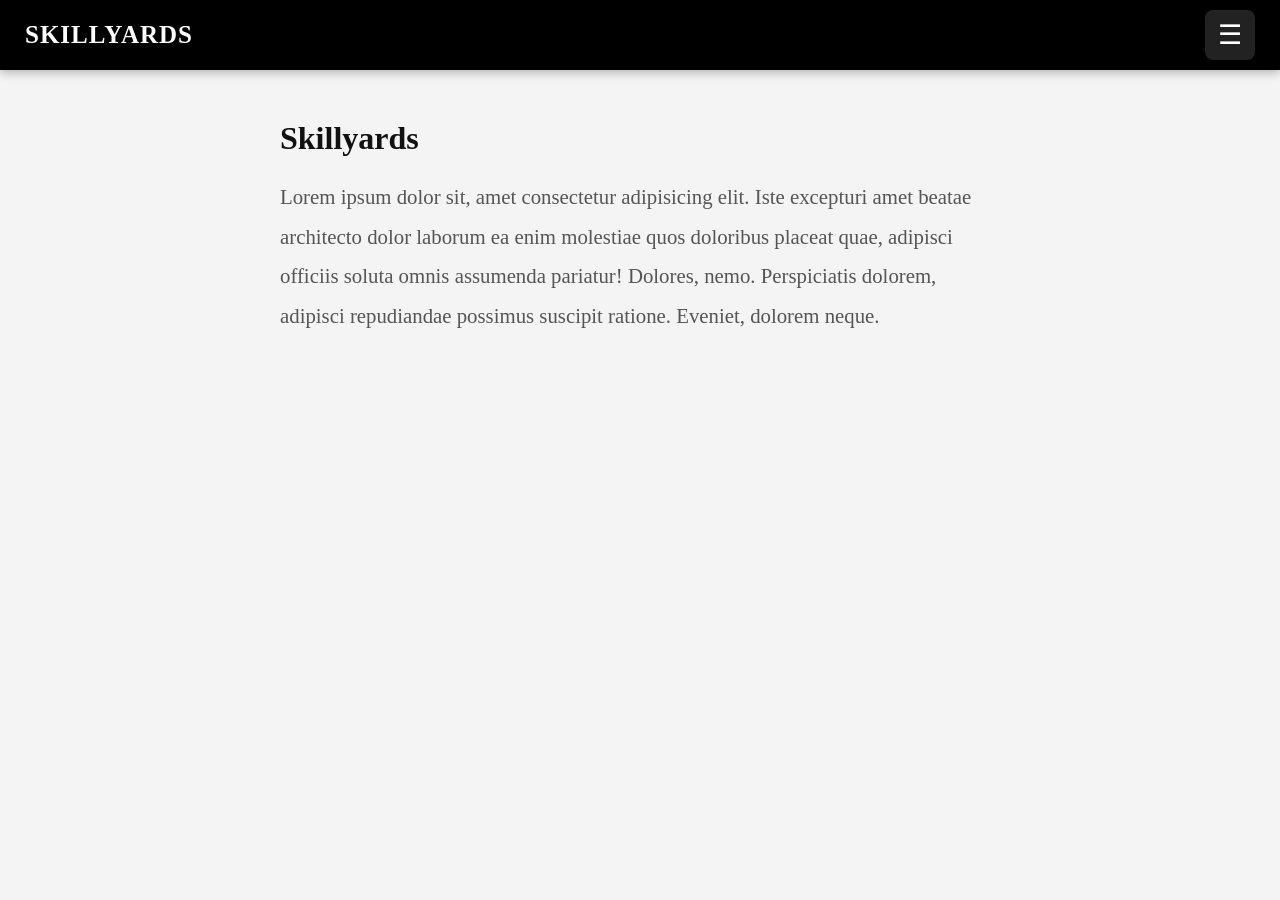
==== commit a86a588b: "project added" ====
--- a/digitalcraft/index.html
+++ b/digitalcraft/index.html
@@ -1,297 +1,42 @@
+
 <!DOCTYPE html>
 <html lang="en">
+
 <head>
     <meta charset="UTF-8">
     <meta name="viewport" content="width=device-width, initial-scale=1.0">
-    <title>Document</title>
+    <title>Website-1</title>
     <link rel="stylesheet" href="style.css">
 </head>
+
 <body>
     <input type="checkbox" id="menu-toggle">
+
     <div class="navbar">
-        <div class="logo">SKILL<span class="half">YARDS</span></div>
+        <div class="logo">Skillyards</div>
+
         <label for="menu-toggle" class="menu-btn">
             <span class="hamburger">&#9776</span>
-            <span class="close">+</span>
+            <span class="close">x</span>
         </label>
     </div>
 
     <nav class="menu">
-        <a href="#">HOME</a>
-        <a href="#">PROJECTS</a>
-        <a href="#">SERVICES</a>
-        <a href="#">BLOG</a>
-        <a href="#">CONTACTS</a>
-         <a href="#course">Course</a>
+        <a href="#">Home</a>
+        <a href="#">Projects</a>
+        <a href="#">Services</a> 
+        <a href="#">Blog</a>
+        <a href="#">Settings</a>
+        <a href="#">Contact</a>
     </nav>
 
-    <div class="overlay">
-        
-    </div>
+    <div class="overlay"></div>
 
     <main class="content">
-    <h2  class="him">Elevate Your<br>Digital Craft.</h2>
-    <p>Expert-led training and premium development services designed to<br> launch your career into the future</p>
-    <div class="btns">
-    <button class="btn1">Get Started</button>
-     <button class="btn2">Our Profile</button>
-     </div>
-  </main>
-  
-    <div class="na">
-        <div>
-        <h3>500+</h3>
-        <p>STUDENT TRAINED</p>
-        </div>
-        <div>
-        <h3>120+</h3>
-        <p>PROJECT DELIEVERED</p>
-        </div>
-        <div>
-        <h3>15+</h3>
-        <p>INDUSTRY AWARDS</p>
-        </div>
-        <div>
-        <h3>98%</h3>
-        <p>SUCCESS RATE</p>
-        </div>
-    </div>
-    </div>
+        <h1>Skillyards</h1>
+        <p>Lorem ipsum dolor sit, amet consectetur adipisicing elit. Iste excepturi amet beatae architecto dolor laborum ea enim molestiae quos doloribus placeat quae, adipisci officiis soluta omnis assumenda pariatur! Dolores, nemo. Perspiciatis dolorem, adipisci repudiandae possimus suscipit ratione. Eveniet, dolorem neque.</p>
+    </main>
 
-    <!-- <div class="container"> -->
-        
-        <div class="header">
-        <h1 class="ho">Features project</h1>
-         <div class="line2"></div>
-        
-       <div class="cardi">
-            <img src="https://static.vecteezy.com/system/resources/previews/000/523/185/original/mobile-application-development-concept-mobile-programming-coding-multi-platform-ui-ux-design-and-web-development-vector.jpg" alt="pic" class="picture">
-            <div class="contenti">
-            <h5 class="rags">WEB APP</h5>
-            <h4 class="hn">E-com Dashboard</h4>
-            <p>A full-stack React application with real-time analytics.</p>
-            <a href="#" class="Ai">View Case Study ➝ </a>
-            </div>
-        </div>
-        <div class="cardi">
-            <img src="https://th.bing.com/th/id/OIP.ZtYk3CZFZVfKNBunNWU6hwHaEK?o=7rm=3&rs=1&pid=ImgDetMain&o=7&rm=3" alt="pic" class="picture">
-            <div class="contenti">
-            <h5 class="rag">SAAS</h5>
-            <h4 class="hn">DevFlow CRM</h4>
-            <p>Custom CRM built for high-performence development teams.</p>
-            <a href="#" class="Ai">View Case Study ➝ </a>
-            </div>
-        </div>
-        <div class="cardi">
-            <img src="https://fuselabcreative.com/wp-content/uploads/2023/02/latest-ui-ux-design-trends-2023-cover.jpg" alt="pi" class="picture">
-            <div class="contenti">
-            <h5 class="rag">UI/UX</h5>
-            <h4 class="hn">Fin Tech Mobile App</h4>
-            <p>User-centric design focused on secure digital payments</p>
-            <a href="#" class="Ai">View Case Study ➝ </a>
-            </div>
-             </div>
-             </div>
-        
-            
-            <!-- ------ -->
+</body>
 
-
-
-      <div class="section-title">
-                <h2 style="color: white;">Learning Path</h2>
-                <div></div>
-            </div>
-            <div style="max-width: 900px; margin: 0 auto;">
-                <div style="border-left: 2px solid var(--primary); padding-left: 30px; position: relative;">
-                    <div style="margin-bottom: 50px;">
-                        <span
-                            style="position: absolute; left: -9px; background: var(--primary); width: 16px; height: 16px; border-radius: 50%;"></span>
-                        <h3 style="color: var(--primary);">Phase 01: Foundations</h3>
-                        <p>Mastering Semantic HTML5, CSS3 Modern Layouts (Flex/Grid), and Responsive Design principles.
-                        </p>
-                    </div>
-                    <div style="margin-bottom: 50px;">
-                        <span
-                            style="position: absolute; left: -9px; background: var(--primary); width: 16px; height: 16px; border-radius: 50%;"></span>
-                        <h3 style="color: var(--primary);">Phase 02: Dynamic UI</h3>
-                        <p>Deep dive into Tailwind CSS v4, CSS Animations, and Component-based architecture.</p>
-                    </div>
-                    <div>
-                        <span
-                            style="position: absolute; left: -9px; background: var(--primary); width: 16px; height: 16px; border-radius: 50%;"></span>
-                        <h3 style="color: var(--primary);">Phase 03: Professional Portfolio</h3>
-                        <p>Building real-world client projects and optimizing for performance and SEO.</p>
-                    </div>
-                </div>
-            </div>
-
-
-
-
-
-        <!-- ....... -->
-         </div>
-  
- 
-    <div class="cards" id="course">
-        <div></div>
-        <h1 class="he">Course Tracks</h1>
-            <div class="line1"></div>
-            <button  class="btnm">Most Popular</button>
-        <div class="card">
-            <p class="bot">Starter</p>
-            <h1 class="hi">₹0<span class="slesh">/mo</span></h1>
-            <p>HTML/CSS Basics</P>
-            <P>community Support</p>
-            <p>Weekly Projects</p>
-            <button class="btn">Join Free</button>
-        </div>
-        <div class="card-m">
-            <p class="pe">Pro Dev</p>
-            <h1>₹4,999<span class="slesh">/mo</span></h1>
-            <p class="pem">React & Node.js</p>
-            <p class="pem">1-on-1 Mentorship</p>
-            <p class="pem">Placement Support</p>
-            <p class="pem">Portfolio Review</p>
-            <button class="btn-m">Get Pro</button>
-        </div>
-        <div class="card">
-            <p class="bot">Mastery</p>
-            <h1>₹9,999<span class="slesh">/mo</span></h1>
-            <p>System Design</p>
-            <p>Advanced DevPs</p>
-            <p>Freelance Blueprint</p>
-            <button class="btn">Go master</button>
-        </div>
-    </div>
-
-    <div class="container">
-        <h1 class="hye">Our Specialization</h1>
-        <div class="line"></div>
-        <div class="boxes">
-        <div class="box">
-            <h4>Web Development</h4>
-            <p class="pi">We build lighting-fast, responsive websides using the latest modern framework and best practices.</p>
-        </div>
-        <div class="box">
-            <h4>UI/UX Design</h4>
-            <p class="pi">User-centric interfaces that are not only beautiful but inturtively functional for your customers.</p>
-        </div>
-        <div class="box">
-           <h4>Technical Training</h4>
-           <p class="pi">Hands-on workshop and courses to master fronted, backend, and fullstack development.</p> 
-        </div>
-        </div>
-    </div>
-    <!-- ------ -->
-    <section id="scale" class="scale">
-        <div class="scaled">
-         <div class="theory-scale">
-            <h1>Ready to </h1>
-            <h1 class="scale">scale?</h1>
-            <p class="p">Drop us a message and out team at Skillyards will get back to you within 24 hours. </p>
-         </div>
-
-         <form class="form-scale">
-            <div class="field">
-                    <input class="inp" type="name" required />
-                    <label>Full Name</label>
-                    <div class="li"></div>
-            </div>
-            <div class="field">
-                    <input class="inp" type="email" required />
-                    <label>Email</label>
-                    <div class="li"></div>
-            </div>
-             <div class="field">
-                    <input class="inp" type="Projects" required />
-                    <label>Projects</label>
-                    <div class="li"></div>
-            </div>
-            <button>Send Message</button>
-         </div>
-        </form>
-    </section>
-    <!-- ------ -->
-    <div class="custom-student-success">
-    <h1 class="css-title">Student Success</h1>
-    <hr class="css-line">
-
-    <div class="css-cards-container">
-        <div class="css-card css-card-1">
-            <p class="css-card-text">
-                "the way complex css concepts were explained made it so easy for me to
-                transitions from a 12 pass students."
-            </p>
-            <h2 class="css-card-name">- Aman Gupta</h2>
-            <p class="css-card-job">Placement Tech Solutions</p>
-        </div>
-
-        <div class="css-card css-card-2">
-            <p class="css-card-text">
-                "skillyards focus on craft rather than just coding is what sets them apart.
-                best mentorship in agra."
-            </p>
-            <h2 class="css-card-name">- Priya Sharma</h2>
-            <p class="css-card-job">Freelance UI Designer</p>
-        </div>
-    </div>
-</div>
-
-    <!-- <section id ="FAQ"> -->
-        <div class="containerr">
-            <h1 class="hnn">Common Questions</h1>
-            <div class="divider"></div>
-            <div class="faq-item">
-            <input type="checkbox" id="faq4">
-            <label for="faq4" class="faq-question">How long are the courses?</label>
-            <div class="faq-answers">
-                <div class="faq-answer-content">
-                    Lorem ipsum dolor sit amet consectetur adipisicing elit. Obcaecati quo, quisquam dolore vero odio ducimus dolor reprehenderit aperiam error.
-                </div>
-            </div>
-
-            <div class="faq-item">
-            <input type="checkbox" id="faq4">
-            <label for="faq4" class="faq-question">Do I get a certificate?</label>
-            <div class="faq-answers">
-                <div class="faq-answer-content">
-                    Lorem ipsum dolor sit amet consectetur adipisicing elit. Obcaecati quo, quisquam dolore vero odio ducimus dolor reprehenderit aperiam error.
-                </div>
-            </div>
-        </div>
-            </div>
-        </div>
-    <!-- </section> -->
-    <footer>
-        <div class="dis">
-            <div class="d1">
-                <h6>SKILL<span>YARDS</span></h6>
-                <p>Pushing the boundaries of digital<br> Craftsmanship since 2024.</p>
-            </div>
-            <div class="d2">
-                <h5>Quick Links</h5>
-                <p>About Us</p>
-                <p>Our Services</p>
-                <p>Case Studies</p>
-                <p>careers</p>
-            </div>
-            <div class="d3">
-                <h5>Support</h5>
-                <p>Contact</p>
-                <p>Privacy policy</p>
-                <p>Terms of Service</p>
-            </div>
-            <div class="d4">
-                <h5>Newsletter</h5>
-                <p>Get the latest tech insights.</p>
-
-                <input class="email" type="email" placeholder="Email Address">
-            </div>
-        </div>
-        <div class="line3"> </div>
-        <p class="foot"> &copy; 2026 Skillyards Versatility Pvt Ltd. Build for Excellence.</p>
-    </footer>
-</body>
-</html>+</html>
--- a/digitalcraft/style.css
+++ b/digitalcraft/style.css
@@ -1,20 +1,19 @@
-*
-{
+
+* {
     margin: 0;
     padding: 0;
     box-sizing: border-box;
 }
 
-body{
-    background: rgba(10, 10, 10, 0.918);
-    font-family: Verdana, Geneva, Tahoma, sans-serif;
+body {
+    background: #f4f4f4;
 }
 
-#menu-toggle{
+#menu-toggle {
     display: none;
 }
 
-.navbar{
+.navbar {
     top: 0;
     left: 0;
     width: 100%;
@@ -25,12 +24,12 @@
     align-items: center;
     justify-content: space-between;
     padding: 0 25px;
-    box-shadow: 0 2px 10px rgba(0,0,0,0.3);
+    box-shadow: 0 2px 10px rgba(0, 0, 0, 0.3);
     z-index: 1002;
     position: fixed;
 }
 
-.logo{
+.logo {
     color: white;
     font-size: 25px;
     font-weight: 800;
@@ -38,793 +37,104 @@
     letter-spacing: 1px;
 }
 
-.menu-btn{
-    
-    transition: 0.3s;
-    color: white;width: 50px;
+.menu-btn {
+    width: 50px;
     height: 50px;
-    width: 50px;
     background: #222;
     align-items: center;
     font-size: 27px;
     justify-content: center;
     cursor: pointer;
-    border-radius: 50%;
+    border-radius: 8px;
     position: relative;
+    transition: 0.3s;
+    color: white;
     display: flex;
 }
 
-.menu-btn span{
+.menu-btn span {
     position: absolute;
     transition: .3s;
 }
 
-.menu-btn .close{
-    transform:  rotate(90deg);
+.menu-btn .close {
+    transform: rotate(90deg);
     opacity: 0;
 }
 
-.menu{
-    top: 18;
+.menu {
+    top: 0;
     left: 0;
     width: 300px;
-    height: 650px;
+    height: 100%;
     background-color: black;
     padding: 30px 30px;
     transform: translateX(-100%);
-    transition: 0.4s cubic-bezier(0.075, 0.82, 0.165, 1);
+    transition: .4s cubic-bezier(0.075, 0.82, 0.165, 1);
     position: fixed;
     z-index: 1001;
+    text-decoration: none;
 }
 
-.menu a{
-    display: flex;
+.menu a {
+    display: block;
     color: white;
-    font-size: 19px;
+    font-size: 18px;
     margin-bottom: 30px;
-    text-decoration: none;
-    transition: all 0.3s;
-}
-.menu a:hover{
-    color: aqua;
-    transform: translateX(6px);
+    font-weight: 400;
+    transition: 0.3s ;
 }
 
-#menu-toggle:checked ~ .menu{
+#menu-toggle:checked~.menu {
     transform: translateX(0);
 }
-#menu-toggle:checked ~ .overlay{
-    opacity: 1;
-    z-index: 999;
-}
-.overlay{
-    position: fixed;
-    z-index: -1;
-    opacity: 0;
-    inset: 0;
-    background: rgba(0,0,0,0.5);
-}
-::selection{
-  color: white;
-  background-color: rgb(148, 176, 227);
-}
-h2::first-letter{
-  font-size: 3rem;
-}
-#menu-toggle:checked ~ .navbar .menu-btn .hamburger{
+
+#menu-toggle:checked~.navbar .menu-btn .hamburger {
     opacity: 0;
     transform: rotate(-90deg);
 }
-#menu-toggle:checked ~ .navbar .menu-btn .close{
+
+
+#menu-toggle:checked ~ .navbar .menu-btn .close {
     opacity: 1;
-    transform: rotate(-90deg);
+    transform: rotate(0);
 }
-#menu-toggle:checked ~ .navbar .menu-btn{
+
+#menu-toggle:checked~.navbar .menu-btn {
     background: red;
 }
+
 .content {
     padding: 120px 40px;
-    margin-left: 400px;
-    z-index: 2;
-}
-.content p{
-    color: white;
-    margin-top: 10px;
-    font-size: 20px;
-    font-family: 'Franklin Gothic Medium', 'Arial Narrow', Arial, sans-serif;
-    text-align: center;   
-    margin-right: 250px;
-}
-.him {
-    margin-top: 100px;
-}
-main{
-    margin-bottom: 130px;
-   align-content: center;
-}
-.half{
-    color: aqua;
-}
-h2 {
-   margin-left: 140px;
-   margin-bottom: 30px;
-   font-size: 35px;
-   color: white;
-}
-.btns{
-    margin-left: 120px;
-    margin-top: 30px;
-   padding: 10px 20px;
-   display: flex;
-   gap: 10px;
-}
-.btn1 {
-    background: aqua;
-    padding: 12px 20px;
-    border-radius: 25px;
-    font-size: 15px;
-    border: none;
-    font-weight: 900px;
-    cursor: pointer;
-    transition: all 0.1s;
-}
-.btn1:hover{
-    background-color: white;
-}
-.btn2 {
-    border-radius: 25px;
-    padding: 12px 20px;
-    background: rgba(10, 10, 10, 0.918);
-    border: 1px solid white;
-    color: white;
-    font-size: 15px;
-    cursor: pointer;
-    transition: all 0.1;
-}
-.btn2:hover{
-    background-color: white;
-    color: black;
-}
-.container {
-    background-color:whitesmoke ;
-    text-align: start;
-    padding: 100px 80px;
-    margin-bottom: 60px;
-}
-.line{
-    width: 60px;
-    height: 3px;
-    background-color: aqua;
-    margin-left: 550px;
-    margin-top: 20px;
-    margin-bottom: 20px;  
-}
-.box{
-    height: 150px;
-    width: 250px;
-    background-color: white;
-    box-shadow: 1px 1px 7px;
-    border-radius: 10px;
-    padding-bottom: 20px;
-    align-content: center;
-    padding-left: 5px;
-    padding-right: 5px;
-    text-align: start;
-    transition: 0.4s;
-}
-.box:hover{
-    transform: translateY(-9px);
-}
-.boxes{
-    display: flex;
-    gap: 20px;
-    margin-left: 200px;
-}
-.pi{
-    font-size: 14px;
-    margin-top: 20px;
-    color: rgb(97, 90, 90);
-    font-family: Arial, Helvetica, sans-serif;
-    margin-left: 20px;
-}
-.foot{
-    color: gray;
-    margin-bottom: 30px;
-    margin-left: 400px;
-}
-.hye{
-    margin-left: 450px;
-}
-h4{
-    margin-left: 10px;
-}
-h3{
-    font-size: 30px;
-    color: aqua;
-}
-.na {
-    width: 100%;
-    background-color: black;
-    display: flex;
-    justify-content: center;
-    align-items: center;
-    gap: 90px;
-    box-shadow: 0 2px 10px rgba(0,0,0,0.3);
-    z-index: 1002;
-    padding-top: 25px ;
-    padding-bottom: 25px ;
-    text-align: center;
-}
-p{
-    margin-top: 10px;
-    color: gray;
-    font-size: 15px;
-}
-.dis{
-    display: flex;
-    justify-content: center;
-    gap: 90px;
-    margin-bottom: 80px;
-    z-index: 2;
-}
-h6{
-    font-size: 25px;
-    color: white;
-}
-span {
-    color: aqua;
-}
-h5 {
-    color: white;
-    font-size: 15px;
-}
-.line3{
-    height: 1px;
-    width: 1300px;
-    background-color: gray;
-    margin-left: 20px;
-    margin-bottom: 30px;
-}
-.email {
-    color: rgba(88, 75, 75, 0.199);
-    background-color: rgba(207, 189, 189, 0.158);
-    padding: 10px;
-    border-radius: 10px;
-    border: none;
-    margin-top: 20px;
-}
-.slesh {
-    font-size: 12px;
-    color: gray;
-    font-weight: bold;
-}
-.cards {
-    display: flex;
-    background: white;
-    height: 600px;
-    justify-content: center;
-    align-content: center;
-    align-items: center;
-    gap: 80px;
-    position: relative;
-}
-.card-m{
-    height: 310px;
-    width: 330px;
-    background: black;
-    color: rgb(218, 204, 204);
-    border-radius: 10px;
-    padding: 7px;
-    text-align: center;
-}
-.card {
-    height: 230px;
-    width: 180px;
-    background-color: white;
-    padding: 20px;
-    text-align: center;
-    transition: 0.4s;
-}
-.card:hover{
-    transform: translateY(-9px);
-}
-.btn {
-    width: 90px;
-    border:1px solid black;
-    padding: 8px;
-    border-radius: 25px;
-    margin-top: 10px;
-}
-.he {
-     position: absolute;
-     margin-bottom: 450px;
-     margin-left: 100px;
-}
-.line1 {
-    width: 50px;
-    height: 3px;
-    background-color: aqua;
-    position: absolute;
-    margin-bottom:380px ;
-    margin-left: 60px;
-}
-.btnm{
-    position: absolute;
-    margin-bottom: 305px;
-    margin-left: 70px;
-    color: black;
-    background: aqua;
-    border-radius: 25px;
-    padding: 8px;
-    width: 110px;
-    border: none;
-}
-.btn-m{
-    width: 100px;
-    padding: 8px;
-    color: black;
-    border-radius: 25px;
-    background: aqua;
-    border: none;
-}
-.pem {
-    color: white;
-    margin-top: 10px;
-}
-.pe{
-    color: white;
-    margin-top: 30px;
-    margin-bottom: 10px;
-}
-.bot {
-    color: black;
-    font-weight: bold;
-    margin-bottom: 10px;
-}
-.header {
-    display: flex;
-    gap: 30px;
-    position: relative;
-    height: 600px;
-    justify-content: center;
-    align-items: center;
-    background-color: whitesmoke;
-}
-.ho {
-   
-    text-align: center;
-    position: absolute;
-    margin-bottom: 470px;
-}
-.contenti{
-    padding-left: 10px;
-    padding-top: 20px;
-    
-}
-.line2{
-    height: 3px;
-    width: 60px;
-    background-color: aqua;
-    text-align: center;
-    position: absolute;
-    margin-bottom: 400px;
-}
-.cardi {
-    height: 350px;
-    width: 300px;
-    background-color: white;
-    border-top-left-radius: 10px;
-    border-top-right-radius: 10px;
-    transition: 0.4s;
-    overflow: hidden;
-    
-}
-.cardi:hover{
-    transform: translateY(-8px);
-    box-shadow: 0 15px 35px rgba(0, 0, 0, 0.1);
-
-}
-.picture {
-    height: 150px;
-    width: 300px;
-    transition: 0.5s ease-in;
-    border-top-left-radius: 10px;
-    border-top-right-radius: 10px;
-}
-.cardi:hover .picture{
-    transform: scale(1.1);
-}
-.rag {
-    color: aqua;
-    background: black;
-    width: 80px;
-    border-radius: 25px;
-    padding: 5px;
-    text-align: center;
-}
-.rags {
-    color: aqua;
-    background: black;
-    width: 100px;
-    border-radius: 25px;
-    padding: 5px;
-    text-align: center;
-    margin-top: 15px;
-}
-.hn {
-    margin-top: 10px;
-}
-p{
-    margin-top: 10px;
-    margin-bottom: 20px;
-}
-.Ai {
-    text-decoration: none;
-    color: black;
+    max-width: 800px;
+    margin: 0 auto;
 }
 
-.containerr {
-    background: rgb(247, 227, 227);
-    display: grid;
-    place-items: center;
-    gap: 20px;
-    padding: 40px 0;
-    font-family: Verdana, Geneva, Tahoma, sans-serif;
+.content h1{
+    margin-bottom: 20px;
+    color: #111;
 }
 
-.divider{
-    width: 60px;
-    height: 3px;
-    background-color: aqua;;
-    margin-top: 10px;
-    margin-bottom: 20px;  
+.content p{
+    line-height: 1.9;
+    color: #555;
+    font-size: 1.3rem;
 }
 
-.faq-item {
-    width: 590px;
-    background: rgba(255, 255, 255, 0.6);
-    border-radius: 8px;
-    overflow: hidden;
+.menu a:hover{
+    color: aqua;
+    padding-left: 10px;
 }
 
-
-.faq-item input[type="checkbox"] {
-    display: none;
+.overlay{
+  position:fixed;
+  inset:0;
+  background:rgba(0,0,0,.5);
+  opacity:0;
+  transition:.4s;
+  z-index: 999;
 }
 
-
-.faq-question {
-    display: block;
-    padding: 15px 20px;
-    font-size: 1.4rem;
-    font-weight: 600;
-    color: #333;
-    cursor: pointer;
-   position: relative;
-   transition: 0.3 ease; background:white;
+#menu-toggle:checked ~ .overlay {
+    opacity: 1;
 }
-
-.faq-question:hover {
-    background-color: rgb(96, 113, 111);
-}
-
-
-.faq-question::after {
-    content: "+";
-    position: absolute;
-    right: 20px;
-    top: 50%;
-    transform: translateY(-50%);
-    font-size: 26px;
-    font-weight: bold;
-    transition: transform 0.3s ease;
-}
-
-
-.faq-answers {
-    max-height: 0;
-    overflow: hidden;
-    background: rgb(211, 212, 193);
-    transition: max-height 0.4s ease;
-}
-
-
-.faq-answer-content {
-    padding: 15px 20px;
-    line-height: 1.6;
-    color: #333;
-}
-
-.faq-item input[type="checkbox"]:checked ~ .faq-answers {
-    max-height: 300px;
-}
-
-
-.faq-item input[type="checkbox"]:checked + .faq-question::after {
-    transform: translateY(-50%) rotate(45deg);
-}
-
-
-.custom-student-success {
-    text-align: left;
-    font-family: Arial, sans-serif;
-    background-color: white;
-    padding: 40px 20px;
-}
-
-.css-title {
-    font-size: 32px;
-    margin-bottom: 20px;
-    color: #222;
-    text-align: center; 
-}
-
-
-.css-line {
-    width: 70px;             
-    height: 8px;             
-    background-color:rgb(118, 236, 236);
-    margin: 0 auto 30px;      
-    border-radius: 10px;     
-    border: 4px;            
-}
-
-
-.css-cards-container {
-    display: flex;
-    justify-content: flex-start; 
-    gap: 20px;
-    flex-wrap: wrap; 
-}
-
-.css-card {
-    position: relative; 
-    display: flex;
-    flex-direction: column;
-    background-color: #f9f9f9;
-    padding: 20px 20px 20px 30px; 
-    width: 550px;
-    border-radius: 20px;
-    margin-left: 50px;
-    box-shadow: 0 4px 8px rgba(0,0,0,0.1);
-    transition: transform 0.3s, box-shadow 0.3s; 
-}
-
-.css-card::before {
-    content: "";
-    position: absolute;
-    left: 0;
-    top: 0;
-    width: 8px;
-    height: 95%; 
-    background-color: rgb(97, 230, 230);
-    border-radius: 5px 0 0 5px;
-}
-
-
-.css-card:hover {
-    transform: translateY(-5px);
-    box-shadow: 0 8px 16px rgba(0,0,0,0.15);
-}
-
-
-.css-card-text {
-    color: #444;
-    line-height: 1.6;
-    margin-bottom: 15px;
-    font-size: 16px;
-}
-
-
-.css-card-name {
-    font-size: 18px;
-    font-weight: bold;
-    color: #333;
-    margin: 0 0 5px 0;
-    text-align: left;
-}
-
-
-.css-card-job {
-    font-weight: bold;
-    color: #555;
-    margin: 0;
-    text-align: left;
-}
-
-
-@media (max-width: 600px) {
-    .css-cards-container {
-        flex-direction: column;
-        gap: 20px;
-        align-items: center;
-    }
-
-    .css-card {
-        width: 100%;
-        max-width: 100%;
-        padding-left: 20px;
-        border-radius: 20px;
-    }
-}
-
-
-.scaled{
-    display: flex;
-    justify-content: center;
-    align-items: center;
-    gap: 25px;
-    background-color:white;
-}
-
-.form-scale{
-    background-color: white;
-    width: 400px;
-    border-radius: 20px;
-    height: 350px;
-    padding: 30px 20px;
-    margin-top: 80px;
-    margin-bottom: 45px;
-    box-shadow: 0 10px 25px rgba(0,0,0,0.08);
-}
-
-
-.field{
-    position: relative;
-    margin-top: 25px;
-}
-
-
-.form-scale input{
-    background-color: white;
-    width: 100%;
-    padding: 16px 14px;
-    border-radius: 12px;
-    border: 1px solid #ddd;
-    font-size: 14px;
-    outline: none;
-    transition: 0.3s;
-}
-
-
-.form-scale input:focus{
-    border: none rgb(241, 247, 247);
-    box-shadow: 0 0 0 3px rgba(238, 250, 250, 0.15);
-}
-
-
-.field label{
-    position: absolute;
-    left: 14px;
-    top: 50%;
-    transform: translateY(-50%);
-    font-size: 14px;
-    color: #888;
-    background: whitesmoke;
-    padding: 0 5px;
-    transition: 0.3s;
-    pointer-events: none;
-}
-
-.field input:focus + label,
-.field input:valid + label{
-    top: 0;
-    font-size: 12px;
-    color: aqua;
-}
-
-
-.form-scale button{
-    background-color: aqua;
-    border: none;
-    width: 100%;
-    padding: 12px;
-    margin-top: 25px;
-    border-radius: 20px;
-    cursor: pointer;
-    font-weight: 600;
-    transition: 0.3s;
-}
-
-.form-scale button:hover{
-    background-color: rgb(0, 220, 220);
-    transform: translateY(-2px);
-}
-
-
-.line{
-    height: 1px;
-    width: 100%;
-    background-color: rgb(243, 240, 240);
-    margin-top: 20px;
-}
-
-
-:root {
-    --primary: #00ffff; /* Aqua */
-    --bg-dark: #000000;
-    --text-light: #ffffff;
-    --text-muted: #cccccc;
-}
-
-/* Section Background */
-.learning-path {
-    background: var(--bg-dark);
-    padding: 80px 20px;
-    color: var(--text-light);
-}
-
-/* Section Title */
-.section-title {
-    text-align: center;
-    margin-bottom: 60px;
-}
-
-.section-title h2 {
-    font-size: 32px;
-    font-weight: 600;
-    color: var(--text-light);
-}
-
-/* Timeline Container */
-.timeline {
-    max-width: 900px;
-    margin: 0 auto;
-    position: relative;
-    padding-left: 40px;
-    border-left: 3px solid var(--primary); /* Aqua line */
-}
-
-/* Timeline Item */
-.timeline-item {
-    position: relative;
-    margin-bottom: 50px;
-}
-
-/* Timeline Dot */
-.timeline-item::before {
-    content: "";
-    position: absolute;
-    left: -52px;
-    top: 5px;
-    width: 16px;
-    height: 16px;
-    background: var(--primary);
-    border-radius: 50%;
-    box-shadow: 0 0 10px var(--primary);
-}
-
-/* Phase Title */
-.timeline-item h3 {
-    color: var(--primary);
-    margin-bottom: 10px;
-}
-
-/* Paragraph */
-.timeline-item p {
-    color: var(--text-muted);
-    line-height: 1.6;
-}
-
-/* .line5{
- height: 3px;
-    width: 60px;
-    background-color: aqua;
-    text-align: center;
-    position: absolute;
-    margin-bottom: 400px;
-    margin-left: 460px;
-    border-radius: 50px;
-}
-
-.timeline {
-    position: relative;
-    margin-left: 40px; 
-} */
-
-
-
-
-
-
-
